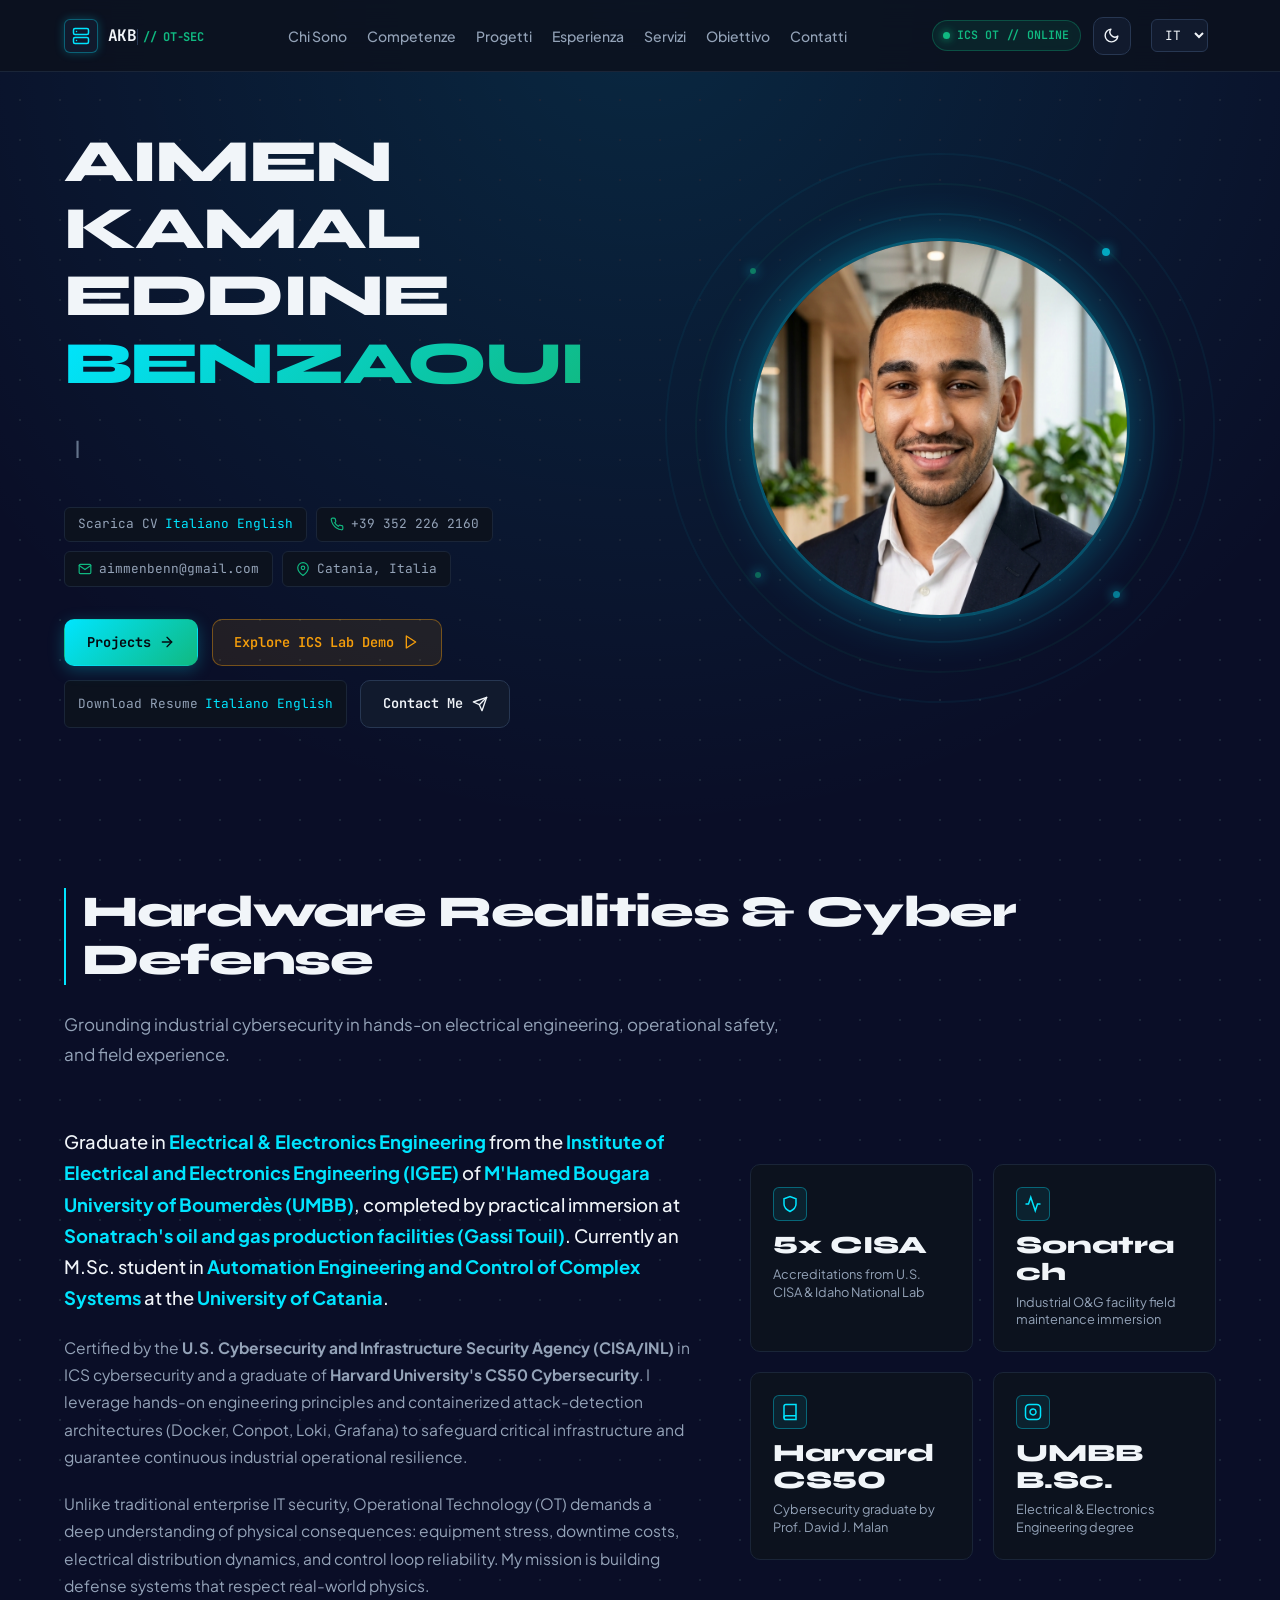
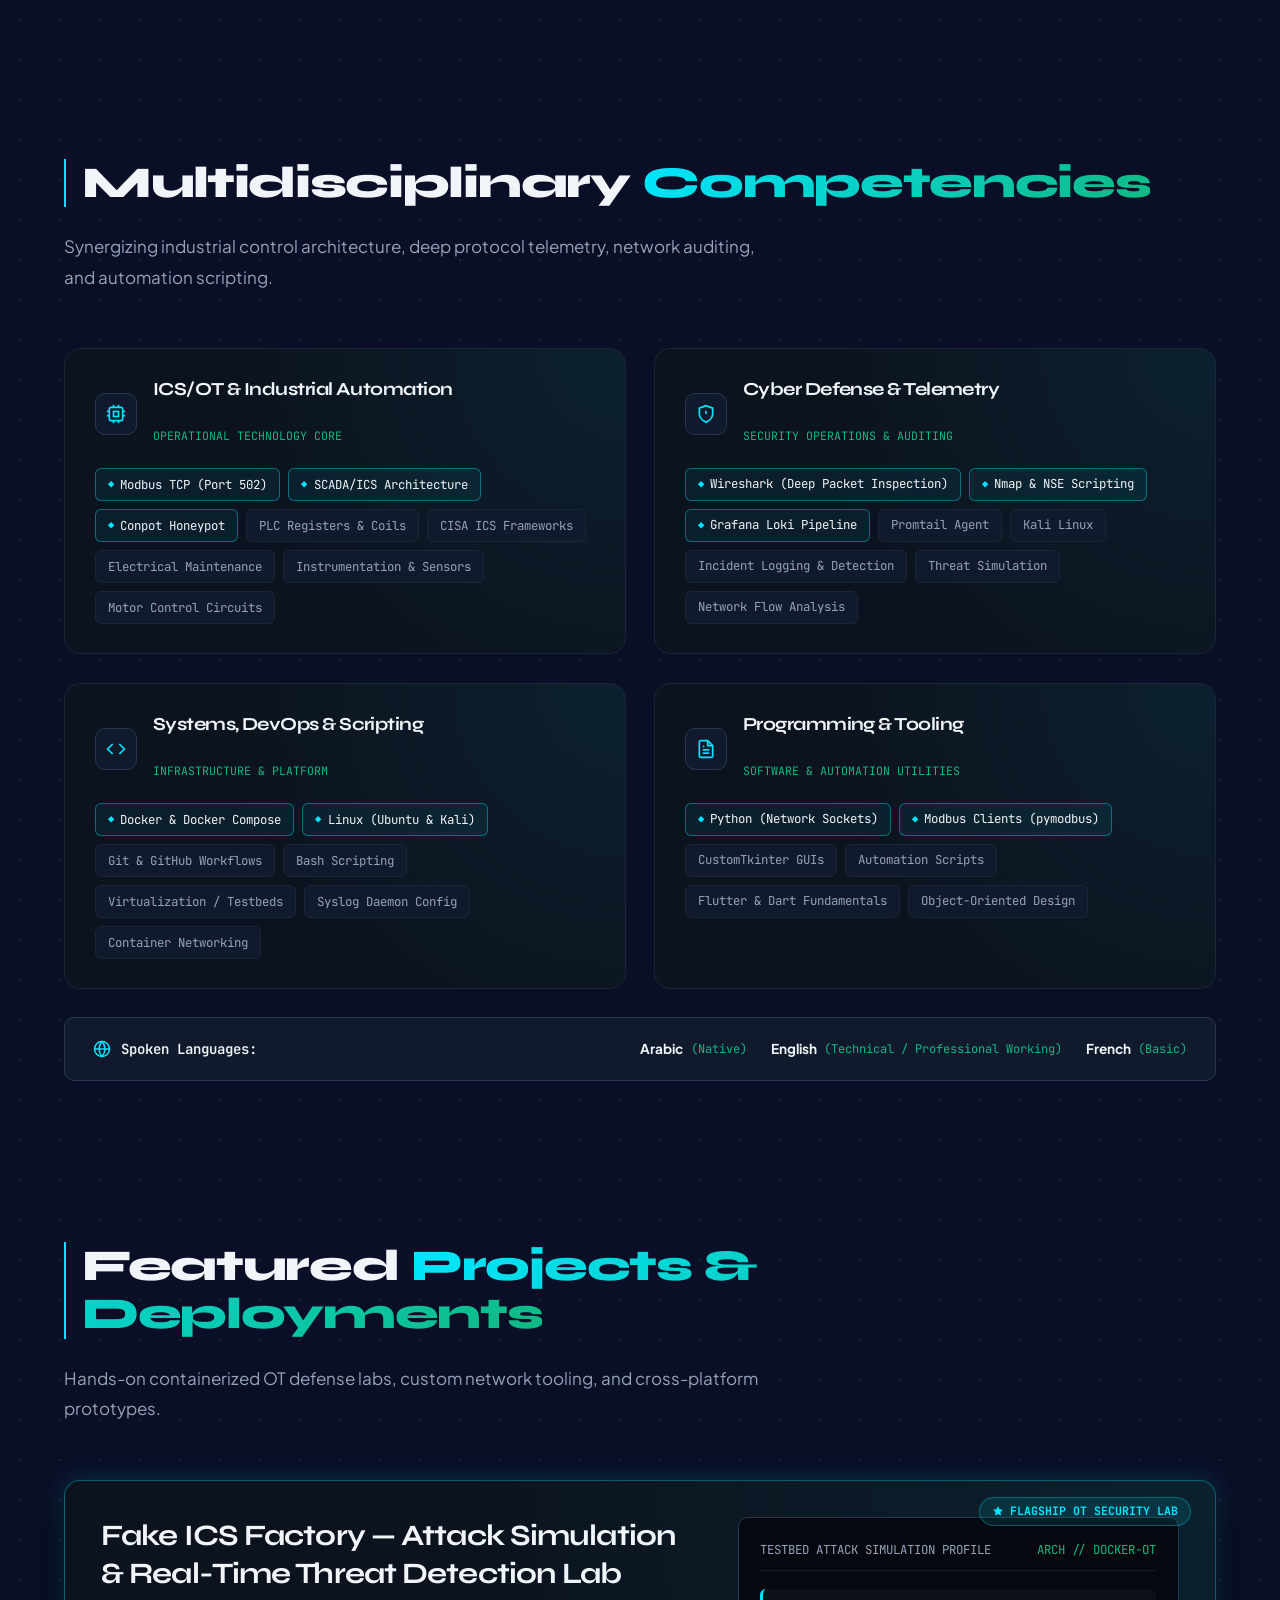
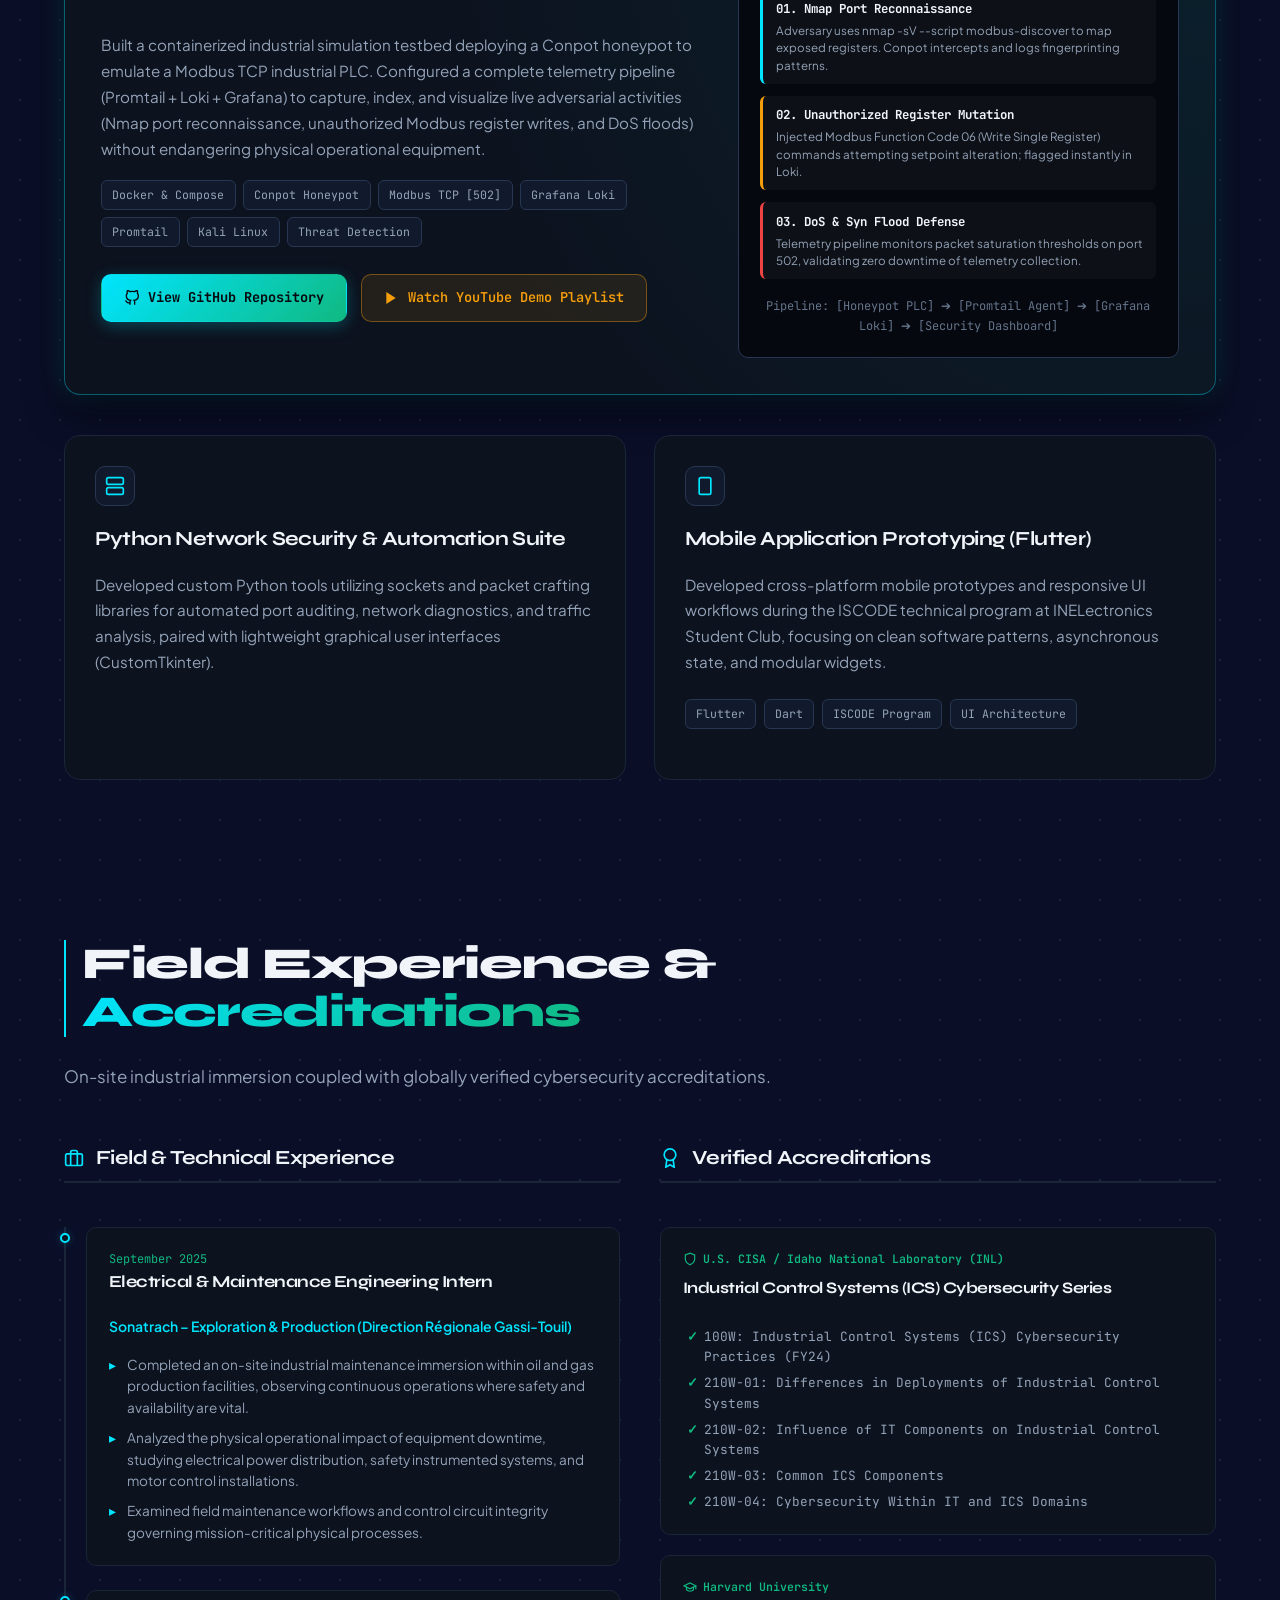
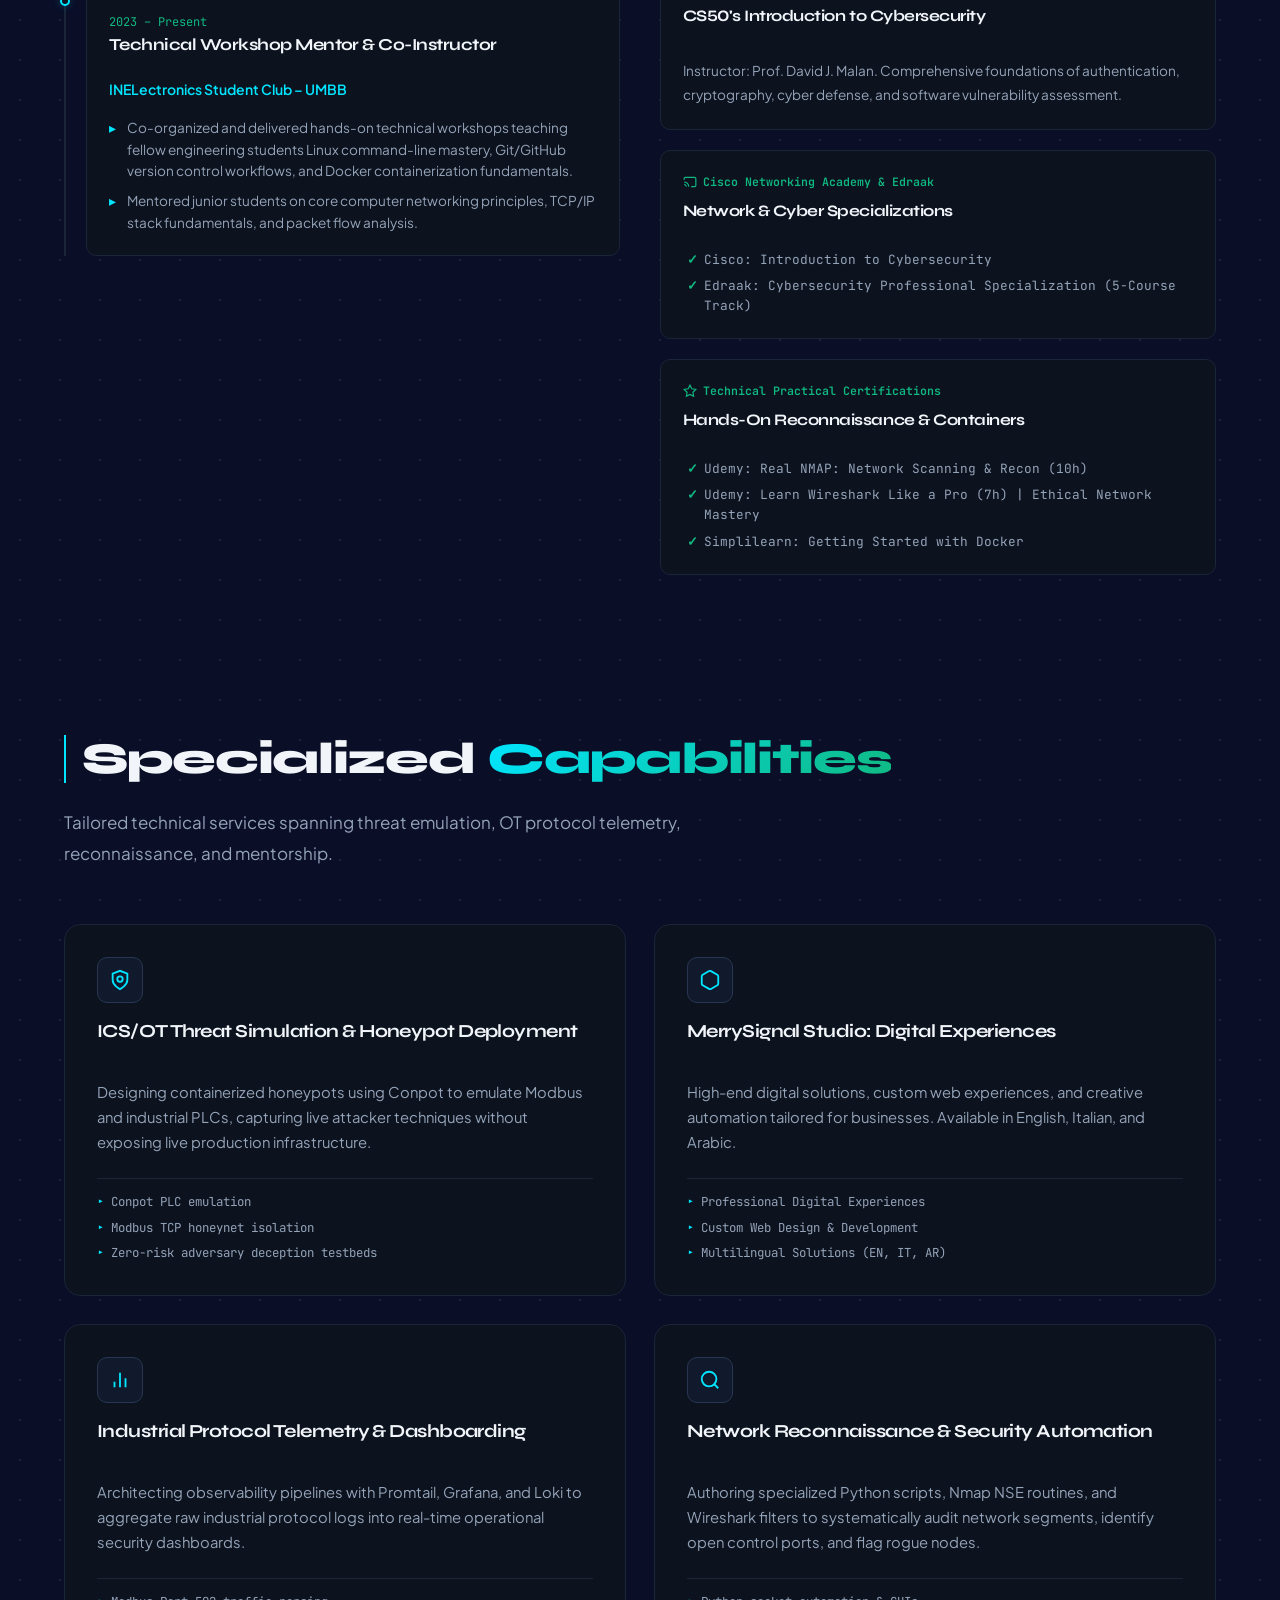
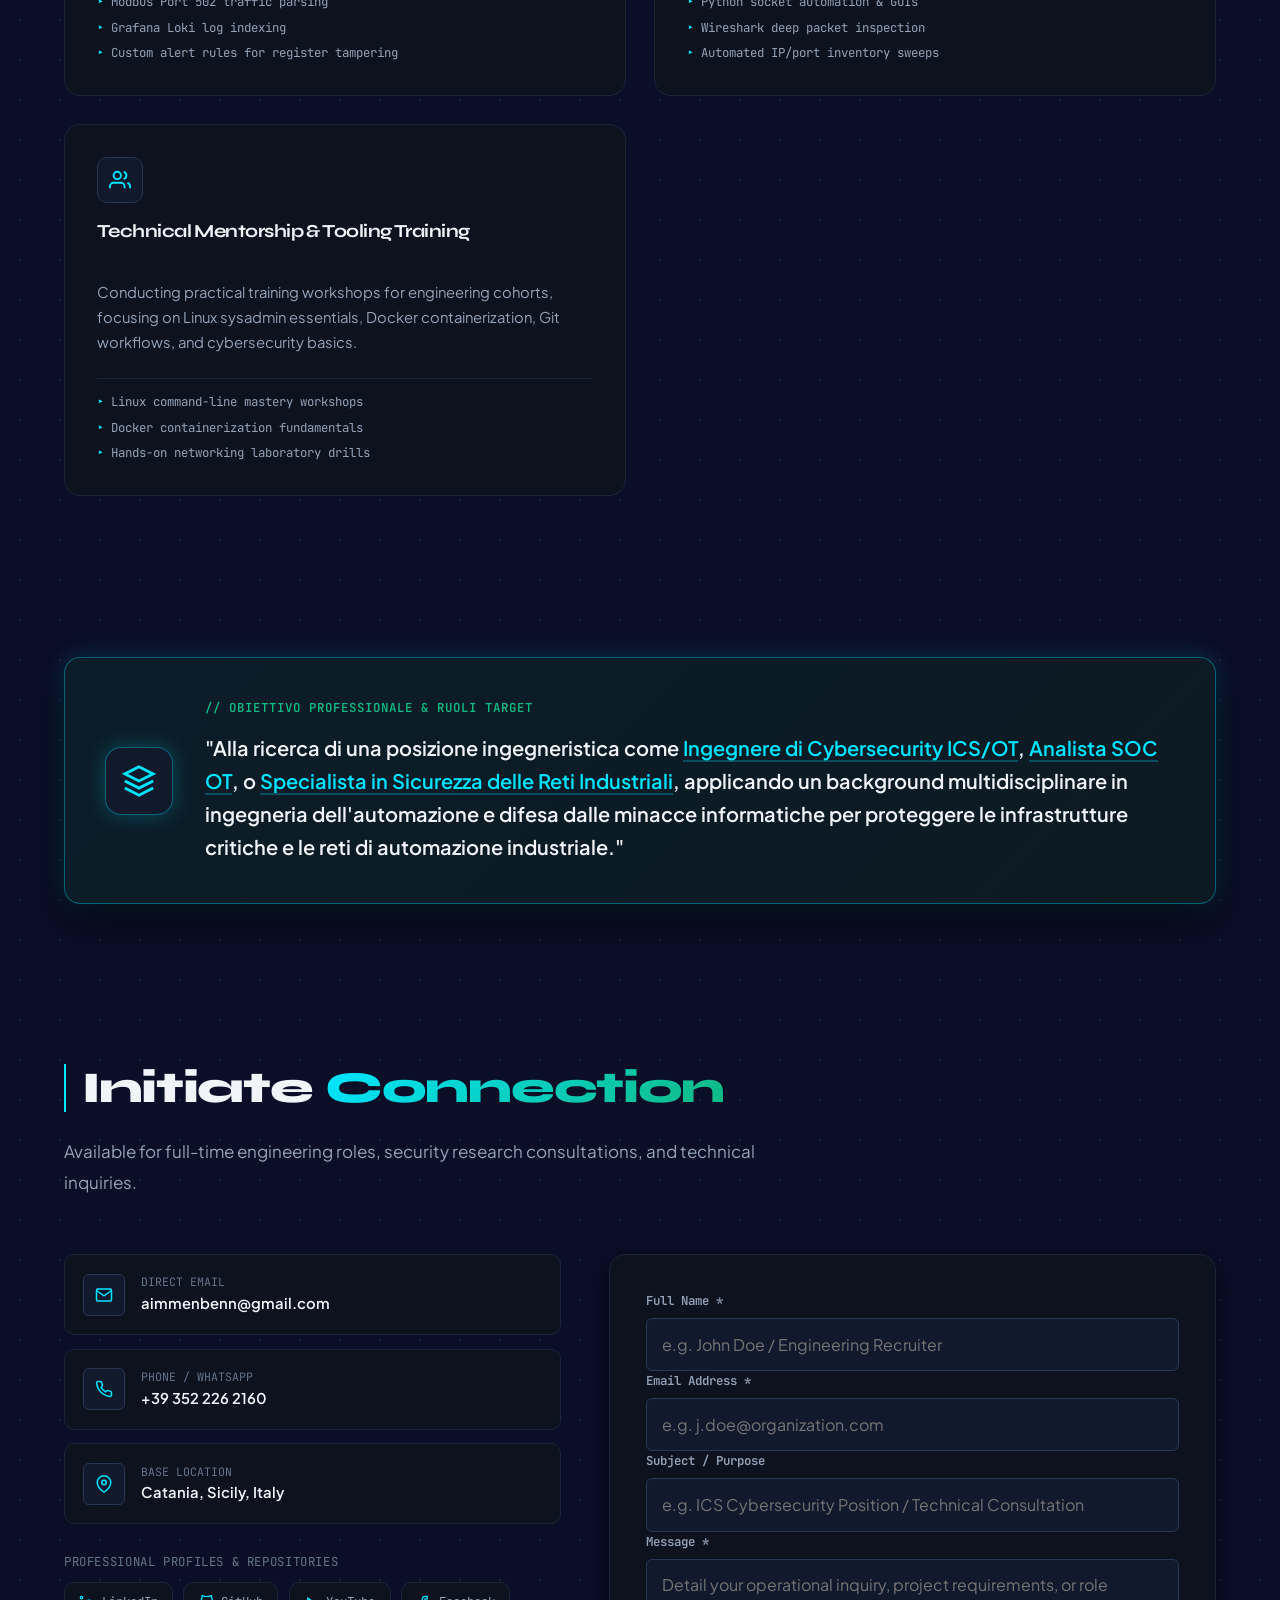
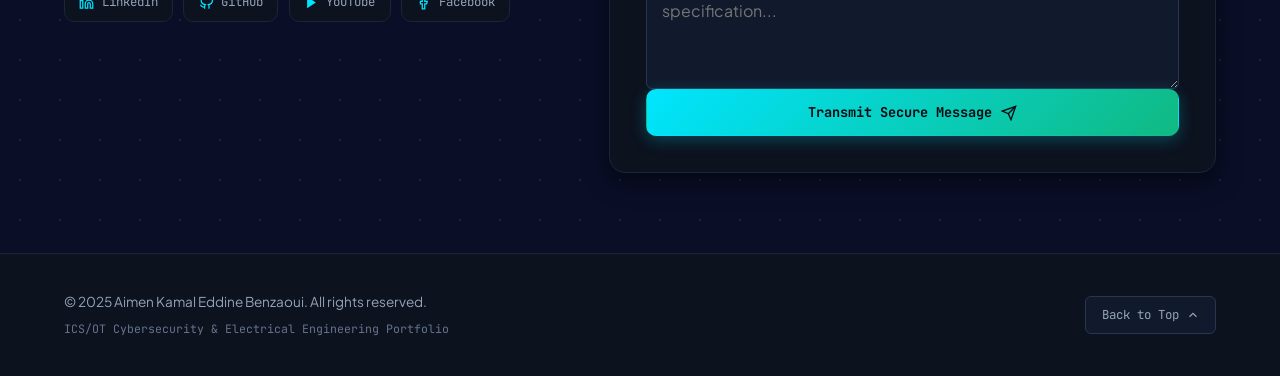
==== index.html @ 097590ac "Initial commit of portfolio project" ====
<!DOCTYPE html>
<html lang="it" data-theme="dark">

<head>
  <meta charset="UTF-8">
  <meta name="viewport" content="width=device-width, initial-scale=1.0">
  <meta name="color-scheme" content="dark light">

  <!-- SEO & Social Metadata -->
  <title data-i18n="title">Aimen Kamal Eddine Benzaoui | MerrySignal Studio & Automation Engineering</title>
  <meta name="description"
    content="MerrySignal Studio: Esperienze Digitali Professionali. Portfolio di Aimen Kamal Eddine Benzaoui, specialista in Cybersecurity ICS/OT e studente di Laurea Magistrale in Automation Engineering a Catania.">
  <meta name="author" content="Aimen Kamal Eddine Benzaoui">
  <meta name="keywords"
    content="MerrySignal Studio, Automation Engineering, Catania, ICS, OT Cybersecurity, Electrical Engineer, Italia, Algeria, Project Management">

  <!-- Immediate Theme Initialization Script to prevent FOUC -->
  <script>
    {
      const savedTheme = localStorage.getItem('theme') || 'dark';
      document.documentElement.setAttribute('data-theme', savedTheme);
      const meta = document.querySelector('meta[name="color-scheme"]');
      if (meta) meta.content = savedTheme;
    }
  </script>

  <!-- Google Fonts: Syne, Plus Jakarta Sans, JetBrains Mono -->
  <link rel="preconnect" href="https://fonts.googleapis.com">
  <link rel="preconnect" href="https://fonts.gstatic.com" crossorigin>
  <link
    href="https://fonts.googleapis.com/css2?family=Plus+Jakarta+Sans:ital,wght@0,400;0,500;0,600;0,700;1,400&family=Syne:wght@700;800&family=JetBrains+Mono:ital,wght@0,400;0,500;1,400&display=swap"
    rel="stylesheet">

  <!-- Stylesheet -->
  <link rel="stylesheet" href="css/style.css">
  <link rel="stylesheet" href="css/animations.css">
  <link rel="stylesheet" href="css/language.css">
</head>

<body>

  <!-- =========================================================================
       1. Header & Sticky Navigation
       ========================================================================= -->
  <header class="site-header" id="site-header">
    <div class="container header-container">
      <!-- Brand / Identity -->
      <a href="#hero" class="brand-logo" aria-label="Aimen Benzaoui Home">
        <div class="brand-icon">
          <svg viewBox="0 0 24 24" fill="none" stroke="currentColor" stroke-width="2" stroke-linecap="round"
            stroke-linejoin="round">
            <rect x="2" y="2" width="20" height="8" rx="2" ry="2"></rect>
            <rect x="2" y="14" width="20" height="8" rx="2" ry="2"></rect>
            <line x1="6" y1="6" x2="6.01" y2="6"></line>
            <line x1="6" y1="18" x2="6.01" y2="18"></line>
          </svg>
        </div>
        <span>AKB<span class="role-tag">// OT-SEC</span></span>
      </a>

      <!-- Navigation Wrapper & Drawer -->
      <nav class="nav-wrapper" aria-label="Primary Navigation">
        <ul class="nav-menu" id="nav-menu">
          <li><a href="#about" class="nav-link" data-i18n="nav.about">Chi Sono</a></li>
          <li><a href="#skills" class="nav-link" data-i18n="nav.skills">Competenze</a></li>
          <li><a href="#projects" class="nav-link" data-i18n="nav.projects">Progetti</a></li>
          <li><a href="#experience" class="nav-link" data-i18n="nav.experience">Esperienza</a></li>
          <li><a href="#services" class="nav-link" data-i18n="nav.services">Servizi</a></li>
          <li><a href="#objective" class="nav-link" data-i18n="nav.objective">Obiettivo</a></li>
          <li><a href="#contact" class="nav-link" data-i18n="nav.contact">Contatti</a></li>
        </ul>
      </nav>

      <!-- Header Controls -->
      <div class="header-actions">
        <!-- Live System Status Badge (Desktop Only) -->
        <div class="status-pill desktop-only" title="Telemetry Daemon Active">
          <span class="pulse-indicator"></span>
          <span>ICS OT // ONLINE</span>
        </div>

        <!-- Theme Toggle Button (Light/Dark) -->
        <button id="theme-toggle-btn" class="theme-toggle-btn" aria-label="Toggle light or dark theme"
          title="Toggle theme">
          <!-- Moon Icon (for dark mode) -->
          <svg class="icon-moon" viewBox="0 0 24 24" fill="none" stroke="currentColor" stroke-width="2"
            stroke-linecap="round" stroke-linejoin="round">
            <path d="M21 12.79A9 9 0 1 1 11.21 3 7 7 0 0 0 21 12.79z"></path>
          </svg>
          <!-- Sun Icon (for light mode) -->
          <svg class="icon-sun" viewBox="0 0 24 24" fill="none" stroke="currentColor" stroke-width="2"
            stroke-linecap="round" stroke-linejoin="round">
            <circle cx="12" cy="12" r="5"></circle>
            <line x1="12" y1="1" x2="12" y2="3"></line>
            <line x1="12" y1="21" x2="12" y2="23"></line>
            <line x1="4.22" y1="4.22" x2="5.64" y2="5.64"></line>
            <line x1="18.36" y1="18.36" x2="19.78" y2="19.78"></line>
            <line x1="1" y1="12" x2="3" y2="12"></line>
            <line x1="21" y1="12" x2="23" y2="12"></line>
            <line x1="4.22" y1="19.78" x2="5.64" y2="18.36"></line>
            <line x1="18.36" y1="5.64" x2="19.78" y2="4.22"></line>
          </svg>
        </button>

        <!-- Language Switcher -->
        <div class="lang-selector">
          <select id="lang-switcher" class="lang-select" aria-label="Seleziona lingua">
            <option value="it" title="Italiano">IT</option>
            <option value="en" title="English">EN</option>
            <option value="ar" title="العربية">AR</option>
          </select>
        </div>

        <!-- Mobile Navigation Hamburger -->
        <button id="mobile-nav-toggle" class="mobile-nav-toggle" aria-label="Open mobile navigation"
          aria-expanded="false">
          <span></span>
          <span></span>
          <span></span>
        </button>
      </div>
    </div>
  </header>

  <main>
    <!-- =========================================================================
         2. Hero Section
         ========================================================================= -->
    <section class="hero-section" id="hero">
      <div class="container hero-grid">
        <!-- Hero Text & Badges - LEFT SIDE -->
        <div class="hero-content reveal-on-scroll">
          <h1 class="hero-name">
            <span data-i18n="hero.name">AIMEN KAMAL EDDINE</span> <br>
            <span class="name-gradient" data-i18n="hero.surname">BENZAOUI</span>
          </h1>

          <div class="hero-role">
            <span data-i18n="hero.role"></span>
            <span style="color: var(--text-muted)">|</span>
            <span style="color: var(--cyber-emerald)" data-i18n="hero.founder"></span>
          </div>

          <p class="hero-intro" data-i18n="hero.intro"></p>

          <!-- Quick Contact Badges -->
          <div class="hero-badges">
            <div class="contact-badge dropdown">
              <span data-i18n="hero.download_cv">Scarica CV</span>
              <div class="dropdown-content">
                <a href="Aimen_Benzaoui_CV_IT_Catania.pdf" download>Italiano</a>
                <a href="Aimen_Benzaoui_CV_EN_Catania.pdf" download>English</a>
              </div>
            </div>

            <a href="https://wa.me/393522262160" class="contact-badge" title="WhatsApp">
              <svg viewBox="0 0 24 24" fill="none" stroke="currentColor" stroke-width="2" stroke-linecap="round"
                stroke-linejoin="round">
                <path d="M22 16.92v3a2 2 0 0 1-2.18 2 19.79 19.79 0 0 1-8.63-3.07 19.5 19.5 0 0 1-6-6 19.79 19.79 0 0 1-3.07-8.67A2 2 0 0 1 4.11 2h3a2 2 0 0 1 2 1.72 12.84 12.84 0 0 0 .7 2.81 2 2 0 0 1-.45 2.11L8.09 9.91a16 16 0 0 0 6 6l1.27-1.27a2 2 0 0 1 2.11-.45 12.84 12.84 0 0 0 2.81.7A2 2 0 0 1 22 16.92z"></path>
              </svg>
              <span>+39 352 226 2160</span>
            </a>

            <a href="mailto:aimmenbenn@gmail.com" class="contact-badge" title="Direct Email">
              <svg viewBox="0 0 24 24" fill="none" stroke="currentColor" stroke-width="2" stroke-linecap="round"
                stroke-linejoin="round">
                <path d="M4 4h16c1.1 0 2 .9 2 2v12c0 1.1-.9 2-2 2H4c-1.1 0-2-.9-2-2V6c0-1.1.9-2 2-2z"></path>
                <polyline points="22,6 12,13 2,6"></polyline>
              </svg>
              <span data-i18n="contact.email">aimmenbenn@gmail.com</span>
            </a>

            <div class="contact-badge" title="Location">
              <svg viewBox="0 0 24 24" fill="none" stroke="currentColor" stroke-width="2" stroke-linecap="round"
                stroke-linejoin="round">
                <path d="M21 10c0 7-9 13-9 13s-9-6-9-13a9 9 0 0 1 18 0z"></path>
                <circle cx="12" cy="10" r="3"></circle>
              </svg>
              <span data-i18n="contact.location_value">Catania, Italia</span>
            </div>
          </div>

          <!-- Hero Action Buttons -->
          <div class="hero-ctas">
            <a href="#projects" class="btn btn-primary">
              <span data-i18n="nav.projects">Projects</span>
              <svg viewBox="0 0 24 24" fill="none" stroke="currentColor" stroke-width="2" stroke-linecap="round"
                stroke-linejoin="round">
                <line x1="5" y1="12" x2="19" y2="12"></line>
                <polyline points="12 5 19 12 12 19"></polyline>
              </svg>
            </a>

            <a href="https://www.youtube.com/playlist?list=PLHKYELZg-UwUGQ2Nhe0PQ4oCfQFTkVRWk" target="_blank"
              rel="noopener noreferrer" class="btn btn-accent">
              <span data-i18n="hero.explore_demo">Explore ICS Lab Demo</span>
              <svg viewBox="0 0 24 24" fill="none" stroke="currentColor" stroke-width="2" stroke-linecap="round"
                stroke-linejoin="round">
                <polygon points="5 3 19 12 5 21 5 3"></polygon>
              </svg>
            </a>

            <div class="contact-badge dropdown">
              <span data-i18n="hero.download_cv">Download Resume</span>
              <div class="dropdown-content">
                <a href="Aimen_Benzaoui_CV_IT_Catania.pdf" download>Italiano</a>
                <a href="Aimen_Benzaoui_CV_EN_Catania.pdf" download>English</a>
              </div>
            </div>

            <a href="#contact" class="btn btn-secondary">
              <span data-i18n="hero.contact">Contact Me</span>
              <svg viewBox="0 0 24 24" fill="none" stroke="currentColor" stroke-width="2" stroke-linecap="round"
                stroke-linejoin="round">
                <line x1="22" y1="2" x2="11" y2="13"></line>
                <polygon points="22 2 15 22 11 13 2 9 22 2"></polygon>
              </svg>
            </a>
          </div>
        </div>

        <!-- Profile Photo Section - RIGHT SIDE (opposite name) -->
        <div class="hero-profile reveal-on-scroll">
          <div class="profile-container">
            <div class="profile-frame">
              <img src="MYphoto.png" alt="Aimen Kamal Eddine Benzaoui - ICS/OT Cybersecurity Specialist" class="profile-image">
            </div>
            <!-- Animated glow rings -->
            <div class="glow-ring glow-ring-1"></div>
            <div class="glow-ring glow-ring-2"></div>
            <div class="glow-ring glow-ring-3"></div>
            <!-- Floating accent particles -->
            <div class="floating-accent accent-1"></div>
            <div class="floating-accent accent-2"></div>
            <div class="floating-accent accent-3"></div>
            <div class="floating-accent accent-4"></div>
          </div>
        </div>
      </div>
    </section>
      </div>
    </section>

    <!-- =========================================================================
         3. About Me Section
         ========================================================================= -->
    <section class="about-section" id="about">
      <div class="container">
        <div class="section-header reveal-on-scroll">
          <h2 class="section-title" data-i18n="about.title">Hardware Realities & Cyber Defense</h2>
          <p class="section-desc" data-i18n="about.desc">Grounding industrial cybersecurity in hands-on electrical engineering, operational safety, and field experience.</p>
        </div>

        <div class="about-grid">
          <!-- Narrative -->
          <div class="about-narrative reveal-on-scroll">
            <p class="about-lead" data-i18n="about.lead">
              Graduate in <strong>Electrical & Electronics Engineering</strong> from the <strong>Institute of Electrical and Electronics Engineering (IGEE)</strong> of <strong>M'Hamed Bougara University of Boumerdès (UMBB)</strong>, completed by practical immersion at <strong>Sonatrach's oil and gas production facilities (Gassi Touil)</strong>. Currently an M.Sc. student in <strong>Automation Engineering and Control of Complex Systems</strong> at the <strong>University of Catania</strong>.
            </p>
            <p class="about-details" data-i18n="about.details1">
              Certified by the <strong>U.S. Cybersecurity and Infrastructure Security Agency (CISA/INL)</strong> in ICS cybersecurity and a graduate of <strong>Harvard University's CS50 Cybersecurity</strong>. I leverage hands-on engineering principles and containerized attack-detection architectures (Docker, Conpot, Loki, Grafana) to safeguard critical infrastructure and guarantee continuous industrial operational resilience.
            </p>
            <p class="about-details" data-i18n="about.details2">
              Unlike traditional enterprise IT security, Operational Technology (OT) demands a deep understanding of physical consequences: equipment stress, downtime costs, electrical distribution dynamics, and control loop reliability. My mission is building defense systems that respect real-world physics.
            </p>
          </div>

          <!-- Stat KPI Grid -->
          <div class="stat-card-grid reveal-on-scroll">
            <div class="stat-card">
              <div class="stat-icon">
                <svg viewBox="0 0 24 24" fill="none" stroke="currentColor" stroke-width="2">
                  <path d="M12 22s8-4 8-10V5l-8-3-8 3v7c0 6 8 10 8 10z"></path>
                </svg>
              </div>
              <span class="stat-number">5x CISA</span>
              <span class="stat-label">Accreditations from U.S. CISA &amp; Idaho National Lab</span>
            </div>

            <div class="stat-card">
              <div class="stat-icon">
                <svg viewBox="0 0 24 24" fill="none" stroke="currentColor" stroke-width="2">
                  <path d="M22 12h-4l-3 9L9 3l-3 9H2"></path>
                </svg>
              </div>
              <span class="stat-number">Sonatrach</span>
              <span class="stat-label">Industrial O&amp;G facility field maintenance immersion</span>
            </div>

            <div class="stat-card">
              <div class="stat-icon">
                <svg viewBox="0 0 24 24" fill="none" stroke="currentColor" stroke-width="2">
                  <path d="M4 19.5A2.5 2.5 0 0 1 6.5 17H20"></path>
                  <path d="M6.5 2H20v20H6.5A2.5 2.5 0 0 1 4 19.5v-15A2.5 2.5 0 0 1 6.5 2z"></path>
                </svg>
              </div>
              <span class="stat-number">Harvard CS50</span>
              <span class="stat-label">Cybersecurity graduate by Prof. David J. Malan</span>
            </div>

            <div class="stat-card">
              <div class="stat-icon">
                <svg viewBox="0 0 24 24" fill="none" stroke="currentColor" stroke-width="2">
                  <rect x="2" y="2" width="20" height="20" rx="5" ry="5"></rect>
                  <path d="M16 11.37A4 4 0 1 1 12.63 8 4 4 0 0 1 16 11.37z"></path>
                  <line x1="17.5" y1="6.5" x2="17.51" y2="6.5"></line>
                </svg>
              </div>
              <span class="stat-number">UMBB B.Sc.</span>
              <span class="stat-label">Electrical &amp; Electronics Engineering degree</span>
            </div>
          </div>
        </div>
      </div>
    </section>

    <!-- =========================================================================
         4. Skills Section
         ========================================================================= -->
    <section class="skills-section" id="skills">
      <div class="container">
        <div class="section-header reveal-on-scroll">
          <h2 class="section-title">Multidisciplinary <span class="highlight">Competencies</span></h2>
          <p class="section-desc">Synergizing industrial control architecture, deep protocol telemetry, network
            auditing, and automation scripting.</p>
        </div>

        <div class="skills-grid">
          <!-- Category 1: ICS/OT & Automation -->
          <div class="skill-category-card reveal-on-scroll">
            <div class="category-header reveal-on-scroll">
              <div class="category-icon">
                <svg viewBox="0 0 24 24" fill="none" stroke="currentColor" stroke-width="2">
                  <rect x="4" y="4" width="16" height="16" rx="2"></rect>
                  <rect x="9" y="9" width="6" height="6"></rect>
                  <line x1="9" y1="1" x2="9" y2="4"></line>
                  <line x1="15" y1="1" x2="15" y2="4"></line>
                  <line x1="9" y1="20" x2="9" y2="23"></line>
                  <line x1="15" y1="20" x2="15" y2="23"></line>
                  <line x1="20" y1="9" x2="23" y2="9"></line>
                  <line x1="20" y1="14" x2="23" y2="14"></line>
                  <line x1="1" y1="9" x2="4" y2="9"></line>
                  <line x1="1" y1="14" x2="4" y2="14"></line>
                </svg>
              </div>
              <div>
                <h3 class="category-title">ICS/OT &amp; Industrial Automation</h3>
                <span class="category-subtitle">OPERATIONAL TECHNOLOGY CORE</span>
              </div>
            </div>

            <div class="skill-tags-wrapper reveal-on-scroll">
              <span class="skill-tag featured">Modbus TCP (Port 502)</span>
              <span class="skill-tag featured">SCADA/ICS Architecture</span>
              <span class="skill-tag featured">Conpot Honeypot</span>
              <span class="skill-tag">PLC Registers &amp; Coils</span>
              <span class="skill-tag">CISA ICS Frameworks</span>
              <span class="skill-tag">Electrical Maintenance</span>
              <span class="skill-tag">Instrumentation &amp; Sensors</span>
              <span class="skill-tag">Motor Control Circuits</span>
            </div>
          </div>

          <!-- Category 2: Cyber Defense & Telemetry -->
          <div class="skill-category-card reveal-on-scroll">
            <div class="category-header reveal-on-scroll">
              <div class="category-icon">
                <svg viewBox="0 0 24 24" fill="none" stroke="currentColor" stroke-width="2">
                  <path d="M12 22s8-4 8-10V5l-8-3-8 3v7c0 6 8 10 8 10z"></path>
                  <line x1="12" y1="8" x2="12" y2="12"></line>
                  <line x1="12" y1="16" x2="12.01" y2="16"></line>
                </svg>
              </div>
              <div>
                <h3 class="category-title">Cyber Defense &amp; Telemetry</h3>
                <span class="category-subtitle">SECURITY OPERATIONS &amp; AUDITING</span>
              </div>
            </div>

            <div class="skill-tags-wrapper">
              <span class="skill-tag featured">Wireshark (Deep Packet Inspection)</span>
              <span class="skill-tag featured">Nmap &amp; NSE Scripting</span>
              <span class="skill-tag featured">Grafana Loki Pipeline</span>
              <span class="skill-tag">Promtail Agent</span>
              <span class="skill-tag">Kali Linux</span>
              <span class="skill-tag">Incident Logging &amp; Detection</span>
              <span class="skill-tag">Threat Simulation</span>
              <span class="skill-tag">Network Flow Analysis</span>
            </div>
          </div>

          <!-- Category 3: Systems & DevOps -->
          <div class="skill-category-card reveal-on-scroll">
            <div class="category-header reveal-on-scroll">
              <div class="category-icon">
                <svg viewBox="0 0 24 24" fill="none" stroke="currentColor" stroke-width="2">
                  <polyline points="16 18 22 12 16 6"></polyline>
                  <polyline points="8 6 2 12 8 18"></polyline>
                </svg>
              </div>
              <div>
                <h3 class="category-title">Systems, DevOps &amp; Scripting</h3>
                <span class="category-subtitle">INFRASTRUCTURE &amp; PLATFORM</span>
              </div>
            </div>

            <div class="skill-tags-wrapper reveal-on-scroll">
              <span class="skill-tag featured">Docker &amp; Docker Compose</span>
              <span class="skill-tag featured">Linux (Ubuntu &amp; Kali)</span>
              <span class="skill-tag">Git &amp; GitHub Workflows</span>
              <span class="skill-tag">Bash Scripting</span>
              <span class="skill-tag">Virtualization / Testbeds</span>
              <span class="skill-tag">Syslog Daemon Config</span>
              <span class="skill-tag">Container Networking</span>
            </div>
          </div>

          <!-- Category 4: Programming & Automation -->
          <div class="skill-category-card reveal-on-scroll">
            <div class="category-header reveal-on-scroll">
              <div class="category-icon">
                <svg viewBox="0 0 24 24" fill="none" stroke="currentColor" stroke-width="2">
                  <path d="M14 2H6a2 2 0 0 0-2 2v16a2 2 0 0 0 2 2h12a2 2 0 0 0 2-2V8z"></path>
                  <polyline points="14 2 14 8 20 8"></polyline>
                  <line x1="16" y1="13" x2="8" y2="13"></line>
                  <line x1="16" y1="17" x2="8" y2="17"></line>
                  <polyline points="10 9 9 9 8 9"></polyline>
                </svg>
              </div>
              <div>
                <h3 class="category-title">Programming &amp; Tooling</h3>
                <span class="category-subtitle">SOFTWARE &amp; AUTOMATION UTILITIES</span>
              </div>
            </div>

            <div class="skill-tags-wrapper">
              <span class="skill-tag featured">Python (Network Sockets)</span>
              <span class="skill-tag featured">Modbus Clients (pymodbus)</span>
              <span class="skill-tag">CustomTkinter GUIs</span>
              <span class="skill-tag">Automation Scripts</span>
              <span class="skill-tag">Flutter &amp; Dart Fundamentals</span>
              <span class="skill-tag">Object-Oriented Design</span>
            </div>
          </div>

          <!-- Spoken Languages Row -->
          <div class="languages-banner reveal-on-scroll">
            <div class="languages-title">
              <svg viewBox="0 0 24 24" fill="none" stroke="currentColor" stroke-width="2">
                <circle cx="12" cy="12" r="10"></circle>
                <line x1="2" y1="12" x2="22" y2="12"></line>
                <path d="M12 2a15.3 15.3 0 0 1 4 10 15.3 15.3 0 0 1-4 10 15.3 15.3 0 0 1-4-10 15.3 15.3 0 0 1 4-10z">
                </path>
              </svg>
              <span>Spoken Languages:</span>
            </div>

            <div class="lang-items-row">
              <div class="lang-badge">
                <strong>Arabic</strong>
                <span>(Native)</span>
              </div>
              <div class="lang-badge">
                <strong>English</strong>
                <span>(Technical / Professional Working)</span>
              </div>
              <div class="lang-badge">
                <strong>French</strong>
                <span>(Basic)</span>
              </div>
            </div>
          </div>
        </div>
      </div>
    </section>

    <!-- =========================================================================
         5. Projects Section
         ========================================================================= -->
    <section class="projects-section" id="projects">
      <div class="container">
        <div class="section-header reveal-on-scroll">
          <h2 class="section-title">Featured <span class="highlight">Projects &amp; Deployments</span></h2>
          <p class="section-desc">Hands-on containerized OT defense labs, custom network tooling, and cross-platform
            prototypes.</p>
        </div>

        <!-- Featured Project Spotlight -->
        <div class="featured-project-card reveal-on-scroll">
          <div class="featured-flag">
            <svg width="12" height="12" viewBox="0 0 24 24" fill="currentColor">
              <polygon
                points="12 2 15.09 8.26 22 9.27 17 14.14 18.18 21.02 12 17.77 5.82 21.02 7 14.14 2 9.27 8.91 8.26 12 2">
              </polygon>
            </svg>
            <span>FLAGSHIP OT SECURITY LAB</span>
          </div>

          <div class="featured-info">
            <h3 class="project-title">Fake ICS Factory — Attack Simulation &amp; Real-Time Threat Detection Lab</h3>
            <p class="project-desc">
              Built a containerized industrial simulation testbed deploying a Conpot honeypot to emulate a Modbus TCP
              industrial PLC. Configured a complete telemetry pipeline (Promtail + Loki + Grafana) to capture, index,
              and visualize live adversarial activities (Nmap port reconnaissance, unauthorized Modbus register writes,
              and DoS floods) without endangering physical operational equipment.
            </p>

            <div class="project-tags">
              <span class="project-tag">Docker &amp; Compose</span>
              <span class="project-tag">Conpot Honeypot</span>
              <span class="project-tag">Modbus TCP [502]</span>
              <span class="project-tag">Grafana Loki</span>
              <span class="project-tag">Promtail</span>
              <span class="project-tag">Kali Linux</span>
              <span class="project-tag">Threat Detection</span>
            </div>

            <div class="project-actions">
              <a href="https://github.com/Otrise/fake-ics-factory-attack-detection/tree/main#" target="_blank"
                rel="noopener noreferrer" class="btn btn-primary">
                <svg viewBox="0 0 24 24" fill="none" stroke="currentColor" stroke-width="2">
                  <path
                    d="M9 19c-5 1.5-5-2.5-7-3m14 6v-3.87a3.37 3.37 0 0 0-.94-2.61c3.14-.35 6.44-1.54 6.44-7A5.44 5.44 0 0 0 20 4.77 5.07 5.07 0 0 0 19.91 1S18.73.65 16 2.48a13.38 13.38 0 0 0-7 0C6.27.65 5.09 1 5.09 1A5.07 5.07 0 0 0 5 4.77a5.44 5.44 0 0 0-1.5 3.78c0 5.42 3.3 6.61 6.44 7A3.37 3.37 0 0 0 9 18.13V22">
                  </path>
                </svg>
                <span>View GitHub Repository</span>
              </a>

              <a href="https://www.youtube.com/playlist?list=PLHKYELZg-UwUGQ2Nhe0PQ4oCfQFTkVRWk" target="_blank"
                rel="noopener noreferrer" class="btn btn-accent">
                <svg viewBox="0 0 24 24" fill="currentColor">
                  <polygon points="5 3 19 12 5 21 5 3"></polygon>
                </svg>
                <span>Watch YouTube Demo Playlist</span>
              </a>
            </div>
          </div>

          <!-- Architecture & Simulated Threat Scenarios Box -->
          <div class="featured-interactive-pane">
            <div class="threat-matrix-title">
              <span>TESTBED ATTACK SIMULATION PROFILE</span>
              <span style="color: var(--cyber-emerald)">ARCH // DOCKER-OT</span>
            </div>

            <div class="threat-items-list">
              <div class="threat-item">
                <div>
                  <strong>01. Nmap Port Reconnaissance</strong>
                  <p>Adversary uses nmap -sV --script modbus-discover to map exposed registers. Conpot intercepts and
                    logs fingerprinting patterns.</p>
                </div>
              </div>

              <div class="threat-item warn">
                <div>
                  <strong>02. Unauthorized Register Mutation</strong>
                  <p>Injected Modbus Function Code 06 (Write Single Register) commands attempting setpoint alteration;
                    flagged instantly in Loki.</p>
                </div>
              </div>

              <div class="threat-item alert">
                <div>
                  <strong>03. DoS &amp; Syn Flood Defense</strong>
                  <p>Telemetry pipeline monitors packet saturation thresholds on port 502, validating zero downtime of
                    telemetry collection.</p>
                </div>
              </div>
            </div>

            <div style="font-family: var(--font-mono); font-size: 0.75rem; color: #64748b; text-align: center;">
              Pipeline: [Honeypot PLC] ➔ [Promtail Agent] ➔ [Grafana Loki] ➔ [Security Dashboard]
            </div>
          </div>
        </div>

        <!-- Secondary Projects Grid -->
        <div class="secondary-projects-grid">
          <!-- Project 2 -->
          <div class="project-card reveal-on-scroll">
            <div>
              <div class="project-card-header">
                <div class="project-card-icon">
                  <svg viewBox="0 0 24 24" fill="none" stroke="currentColor" stroke-width="2">
                    <rect x="2" y="2" width="20" height="8" rx="2" ry="2"></rect>
                    <rect x="2" y="14" width="20" height="8" rx="2" ry="2"></rect>
                    <line x1="6" y1="6" x2="6.01" y2="6"></line>
                    <line x1="6" y1="18" x2="6.01" y2="18"></line>
                  </svg>
                </div>
              </div>

              <h3 class="project-title" style="margin-top: 1.25rem; font-size: 1.25rem;">Python Network Security &amp;
                Automation Suite</h3>
              <p class="project-desc" style="margin-top: 0.75rem;">
                Developed custom Python tools utilizing sockets and packet crafting libraries for automated port
                auditing, network diagnostics, and traffic analysis, paired with lightweight graphical user interfaces
                (CustomTkinter).
              </p>
            </div>
          </div>

          <!-- Project 3 -->
          <div class="project-card reveal-on-scroll">
            <div>
              <div class="project-card-header">
                <div class="project-card-icon">
                  <svg viewBox="0 0 24 24" fill="none" stroke="currentColor" stroke-width="2">
                    <rect x="5" y="2" width="14" height="20" rx="2" ry="2"></rect>
                    <line x1="12" y1="18" x2="12.01" y2="18"></line>
                  </svg>
                </div>
              </div>

              <h3 class="project-title" style="margin-top: 1.25rem; font-size: 1.25rem;">Mobile Application Prototyping
                (Flutter)</h3>
              <p class="project-desc" style="margin-top: 0.75rem;">
                Developed cross-platform mobile prototypes and responsive UI workflows during the ISCODE technical
                program at INELectronics Student Club, focusing on clean software patterns, asynchronous state, and
                modular widgets.
              </p>
            </div>

            <div>
              <div class="project-tags" style="margin-bottom: 1.25rem;">
                <span class="project-tag">Flutter</span>
                <span class="project-tag">Dart</span>
                <span class="project-tag">ISCODE Program</span>
                <span class="project-tag">UI Architecture</span>
              </div>
            </div>
          </div>
        </div>
      </div>
    </section>

    <!-- =========================================================================
         6. Experience & Certifications (Dual-Track Layout)
         ========================================================================= -->
    <section class="experience-section" id="experience">
      <div class="container">
        <div class="section-header reveal-on-scroll">
          <h2 class="section-title">Field Experience &amp; <span class="highlight">Accreditations</span></h2>
          <p class="section-desc">On-site industrial immersion coupled with globally verified cybersecurity
            accreditations.</p>
        </div>

        <div class="dual-track-grid">
          <!-- Track A: Field Experience Timeline -->
          <div class="track-column reveal-on-scroll">
            <h3 class="track-heading">
              <svg viewBox="0 0 24 24" fill="none" stroke="currentColor" stroke-width="2">
                <rect x="2" y="7" width="20" height="14" rx="2" ry="2"></rect>
                <path d="M16 21V5a2 2 0 0 0-2-2h-4a2 2 0 0 0-2 2v16"></path>
              </svg>
              <span>Field &amp; Technical Experience</span>
            </h3>

            <div class="timeline-list">
              <!-- Item 1: Sonatrach -->
              <div class="timeline-item">
                <div class="timeline-marker"></div>
                <div class="timeline-card">
                  <div class="timeline-header">
                    <span class="timeline-meta">September 2025</span>
                    <h4 class="timeline-title">Electrical &amp; Maintenance Engineering Intern</h4>
                    <span class="timeline-subtitle">Sonatrach – Exploration &amp; Production (Direction Régionale
                      Gassi-Touil)</span>
                  </div>

                  <ul class="timeline-bullets">
                    <li>Completed an on-site industrial maintenance immersion within oil and gas production facilities,
                      observing continuous operations where safety and availability are vital.</li>
                    <li>Analyzed the physical operational impact of equipment downtime, studying electrical power
                      distribution, safety instrumented systems, and motor control installations.</li>
                    <li>Examined field maintenance workflows and control circuit integrity governing mission-critical
                      physical processes.</li>
                  </ul>
                </div>
              </div>

              <!-- Item 2: INELectronics Club -->
              <div class="timeline-item">
                <div class="timeline-marker"></div>
                <div class="timeline-card">
                  <div class="timeline-header">
                    <span class="timeline-meta">2023 – Present</span>
                    <h4 class="timeline-title">Technical Workshop Mentor &amp; Co-Instructor</h4>
                    <span class="timeline-subtitle">INELectronics Student Club – UMBB</span>
                  </div>

                  <ul class="timeline-bullets">
                    <li>Co-organized and delivered hands-on technical workshops teaching fellow engineering students
                      Linux command-line mastery, Git/GitHub version control workflows, and Docker containerization
                      fundamentals.</li>
                    <li>Mentored junior students on core computer networking principles, TCP/IP stack fundamentals, and
                      packet flow analysis.</li>
                  </ul>
                </div>
              </div>
            </div>
          </div>

          <!-- Track B: Verified Certifications & Credentials -->
          <div class="track-column reveal-on-scroll">
            <h3 class="track-heading">
              <svg viewBox="0 0 24 24" fill="none" stroke="currentColor" stroke-width="2">
                <circle cx="12" cy="8" r="7"></circle>
                <polyline points="8.21 13.89 7 23 12 20 17 23 15.79 13.88"></polyline>
              </svg>
              <span>Verified Accreditations</span>
            </h3>

            <div class="cert-cards-list">
              <!-- CISA / INL -->
              <div class="cert-card">
                <div class="cert-issuer-badge">
                  <svg width="14" height="14" viewBox="0 0 24 24" fill="none" stroke="currentColor" stroke-width="2">
                    <path d="M12 22s8-4 8-10V5l-8-3-8 3v7c0 6 8 10 8 10z"></path>
                  </svg>
                  <span>U.S. CISA / Idaho National Laboratory (INL)</span>
                </div>
                <h4 class="cert-name">Industrial Control Systems (ICS) Cybersecurity Series</h4>
                <ul class="cert-sublist">
                  <li>100W: Industrial Control Systems (ICS) Cybersecurity Practices (FY24)</li>
                  <li>210W-01: Differences in Deployments of Industrial Control Systems</li>
                  <li>210W-02: Influence of IT Components on Industrial Control Systems</li>
                  <li>210W-03: Common ICS Components</li>
                  <li>210W-04: Cybersecurity Within IT and ICS Domains</li>
                </ul>
              </div>

              <!-- Harvard CS50 -->
              <div class="cert-card">
                <div class="cert-issuer-badge">
                  <svg width="14" height="14" viewBox="0 0 24 24" fill="none" stroke="currentColor" stroke-width="2">
                    <path d="M22 10v6M2 10l10-5 10 5-10 5z"></path>
                    <path d="M6 12v5c3 3 9 3 12 0v-5"></path>
                  </svg>
                  <span>Harvard University</span>
                </div>
                <h4 class="cert-name">CS50's Introduction to Cybersecurity</h4>
                <p style="font-size: 0.85rem; color: var(--text-secondary); margin-top: 0.25rem;">
                  Instructor: Prof. David J. Malan. Comprehensive foundations of authentication, cryptography, cyber
                  defense, and software vulnerability assessment.
                </p>
              </div>

              <!-- Cisco & Edraak -->
              <div class="cert-card">
                <div class="cert-issuer-badge">
                  <svg width="14" height="14" viewBox="0 0 24 24" fill="none" stroke="currentColor" stroke-width="2">
                    <path
                      d="M2 16.1A5 5 0 0 1 5.9 20M2 12.05A9 9 0 0 1 9.95 20M2 8V6a2 2 0 0 1 2-2h16a2 2 0 0 1 2 2v12a2 2 0 0 1-2 2h-6">
                    </path>
                  </svg>
                  <span>Cisco Networking Academy &amp; Edraak</span>
                </div>
                <h4 class="cert-name">Network &amp; Cyber Specializations</h4>
                <ul class="cert-sublist">
                  <li>Cisco: Introduction to Cybersecurity</li>
                  <li>Edraak: Cybersecurity Professional Specialization (5-Course Track)</li>
                </ul>
              </div>

              <!-- Udemy & Simplilearn -->
              <div class="cert-card">
                <div class="cert-issuer-badge">
                  <svg width="14" height="14" viewBox="0 0 24 24" fill="none" stroke="currentColor" stroke-width="2">
                    <polygon
                      points="12 2 15.09 8.26 22 9.27 17 14.14 18.18 21.02 12 17.77 5.82 21.02 7 14.14 2 9.27 8.91 8.26 12 2">
                    </polygon>
                  </svg>
                  <span>Technical Practical Certifications</span>
                </div>
                <h4 class="cert-name">Hands-On Reconnaissance &amp; Containers</h4>
                <ul class="cert-sublist">
                  <li>Udemy: Real NMAP: Network Scanning &amp; Recon (10h)</li>
                  <li>Udemy: Learn Wireshark Like a Pro (7h) | Ethical Network Mastery</li>
                  <li>Simplilearn: Getting Started with Docker</li>
                </ul>
              </div>
            </div>
          </div>
        </div>
      </div>
    </section>

    <!-- =========================================================================
         7. Services Section
         ========================================================================= -->
    <section class="services-section" id="services">
      <div class="container">
        <div class="section-header reveal-on-scroll">
          <h2 class="section-title">Specialized <span class="highlight">Capabilities</span></h2>
          <p class="section-desc">Tailored technical services spanning threat emulation, OT protocol telemetry,
            reconnaissance, and mentorship.</p>
        </div>

        <div class="services-grid">
          <!-- Service 1 -->
          <div class="service-card reveal-on-scroll">
            <div class="service-icon-box">
              <svg viewBox="0 0 24 24" fill="none" stroke="currentColor" stroke-width="2">
                <path d="M12 22s8-4 8-10V5l-8-3-8 3v7c0 6 8 10 8 10z"></path>
                <circle cx="12" cy="11" r="3"></circle>
              </svg>
            </div>
            <h3 class="service-title">ICS/OT Threat Simulation &amp; Honeypot Deployment</h3>
            <p class="service-desc">
              Designing containerized honeypots using Conpot to emulate Modbus and industrial PLCs, capturing live
              attacker techniques without exposing live production infrastructure.
            </p>
            <ul class="service-capabilities">
              <li>Conpot PLC emulation</li>
              <li>Modbus TCP honeynet isolation</li>
              <li>Zero-risk adversary deception testbeds</li>
            </ul>
          </div>

          <!-- MerrySignal Studio Service -->
          <div class="service-card reveal-on-scroll">
            <div class="service-icon-box">
              <svg viewBox="0 0 24 24" fill="none" stroke="currentColor" stroke-width="2">
                <path d="M21 16V8a2 2 0 0 0-1-1.73l-7-4a2 2 0 0 0-2 0l-7 4A2 2 0 0 0 3 8v8a2 2 0 0 0 1 1.73l7 4a2 2 0 0 0 2 0l7-4A2 2 0 0 0 21 16z"></path>
              </svg>
            </div>
            <h3 class="service-title">MerrySignal Studio: Digital Experiences</h3>
            <p class="service-desc">
              High-end digital solutions, custom web experiences, and creative automation tailored for businesses.
              Available in English, Italian, and Arabic.
            </p>
            <ul class="service-capabilities">
              <li>Professional Digital Experiences</li>
              <li>Custom Web Design &amp; Development</li>
              <li>Multilingual Solutions (EN, IT, AR)</li>
            </ul>
          </div>

          <!-- Service 2 -->
          <div class="service-card reveal-on-scroll">
            <div class="service-icon-box">
              <svg viewBox="0 0 24 24" fill="none" stroke="currentColor" stroke-width="2">
                <line x1="18" y1="20" x2="18" y2="10"></line>
                <line x1="12" y1="20" x2="12" y2="4"></line>
                <line x1="6" y1="20" x2="6" y2="14"></line>
              </svg>
            </div>
            <h3 class="service-title">Industrial Protocol Telemetry &amp; Dashboarding</h3>
            <p class="service-desc">
              Architecting observability pipelines with Promtail, Grafana, and Loki to aggregate raw industrial protocol
              logs into real-time operational security dashboards.
            </p>
            <ul class="service-capabilities">
              <li>Modbus Port 502 traffic parsing</li>
              <li>Grafana Loki log indexing</li>
              <li>Custom alert rules for register tampering</li>
            </ul>
          </div>

          <!-- Service 3 -->
          <div class="service-card reveal-on-scroll">
            <div class="service-icon-box">
              <svg viewBox="0 0 24 24" fill="none" stroke="currentColor" stroke-width="2">
                <circle cx="11" cy="11" r="8"></circle>
                <line x1="21" y1="21" x2="16.65" y2="16.65"></line>
              </svg>
            </div>
            <h3 class="service-title">Network Reconnaissance &amp; Security Automation</h3>
            <p class="service-desc">
              Authoring specialized Python scripts, Nmap NSE routines, and Wireshark filters to systematically audit
              network segments, identify open control ports, and flag rogue nodes.
            </p>
            <ul class="service-capabilities">
              <li>Python socket automation &amp; GUIs</li>
              <li>Wireshark deep packet inspection</li>
              <li>Automated IP/port inventory sweeps</li>
            </ul>
          </div>

          <!-- Service 4 -->
          <div class="service-card reveal-on-scroll">
            <div class="service-icon-box">
              <svg viewBox="0 0 24 24" fill="none" stroke="currentColor" stroke-width="2">
                <path d="M17 21v-2a4 4 0 0 0-4-4H5a4 4 0 0 0-4 4v2"></path>
                <circle cx="9" cy="7" r="4"></circle>
                <path d="M23 21v-2a4 4 0 0 0-3-3.87"></path>
                <path d="M16 3.13a4 4 0 0 1 0 7.75"></path>
              </svg>
            </div>
            <h3 class="service-title">Technical Mentorship &amp; Tooling Training</h3>
            <p class="service-desc">
              Conducting practical training workshops for engineering cohorts, focusing on Linux sysadmin essentials,
              Docker containerization, Git workflows, and cybersecurity basics.
            </p>
            <ul class="service-capabilities">
              <li>Linux command-line mastery workshops</li>
              <li>Docker containerization fundamentals</li>
              <li>Hands-on networking laboratory drills</li>
            </ul>
          </div>
        </div>
      </div>
    </section>

    <!-- =========================================================================
         8. Career Objective Callout Section
         ========================================================================= -->
    <section class="career-section" id="objective">
      <div class="container">
        <div class="career-card reveal-on-scroll">
          <div class="career-icon-wrapper">
            <svg viewBox="0 0 24 24" fill="none" stroke="currentColor" stroke-width="2">
              <polygon points="12 2 2 7 12 12 22 7 12 2"></polygon>
              <polyline points="2 17 12 22 22 17"></polyline>
              <polyline points="2 12 12 17 22 12"></polyline>
            </svg>
          </div>
          <div class="career-text-content">
            <span class="career-tag">// OBIETTIVO PROFESSIONALE & RUOLI TARGET</span>
            <p class="career-statement">
              "Alla ricerca di una posizione ingegneristica come <span class="target-role">Ingegnere di Cybersecurity ICS/OT</span>, <span
                class="target-role">Analista SOC OT</span>, o <span class="target-role">Specialista in Sicurezza delle Reti Industriali</span>, applicando un background multidisciplinare in ingegneria dell'automazione e difesa dalle minacce informatiche per proteggere le infrastrutture critiche e le reti di automazione industriale."
            </p>
          </div>
        </div>
      </div>
    </section>

    <!-- =========================================================================
         9. Contact Section
         ========================================================================= -->
    <section class="contact-section" id="contact">
      <div class="container">
        <div class="section-header reveal-on-scroll">
          <h2 class="section-title">Initiate <span class="highlight">Connection</span></h2>
          <p class="section-desc">Available for full-time engineering roles, security research consultations, and
            technical inquiries.</p>
        </div>

        <div class="contact-grid">
          <!-- Direct Contact Information -->
          <div class="contact-info-col reveal-on-scroll">
            <div class="contact-cards-stack">
              <!-- Email Card -->
              <a href="mailto:aimmenbenn@gmail.com" class="contact-info-card">
                <div class="contact-icon-box">
                  <svg viewBox="0 0 24 24" fill="none" stroke="currentColor" stroke-width="2">
                    <path d="M4 4h16c1.1 0 2 .9 2 2v12c0 1.1-.9 2-2 2H4c-1.1 0-2-.9-2-2V6c0-1.1.9-2 2-2z"></path>
                    <polyline points="22,6 12,13 2,6"></polyline>
                  </svg>
                </div>
                <div class="contact-details-text">
                  <span class="label">Direct Email</span>
                  <span class="value">aimmenbenn@gmail.com</span>
                </div>
              </a>

              <a href="tel:+393522262160" class="contact-info-card">
                <div class="contact-icon-box">
                  <svg viewBox="0 0 24 24" fill="none" stroke="currentColor" stroke-width="2">
                    <path
                      d="M22 16.92v3a2 2 0 0 1-2.18 2 19.79 19.79 0 0 1-8.63-3.07 19.5 19.5 0 0 1-6-6 19.79 19.79 0 0 1-3.07-8.67A2 2 0 0 1 4.11 2h3a2 2 0 0 1 2 1.72 12.84 12.84 0 0 0 .7 2.81 2 2 0 0 1-.45 2.11L8.09 9.91a16 16 0 0 0 6 6l1.27-1.27a2 2 0 0 1 2.11-.45 12.84 12.84 0 0 0 2.81.7A2 2 0 0 1 22 16.92z">
                    </path>
                  </svg>
                </div>
                <div class="contact-details-text">
                  <span class="label">Phone / WhatsApp</span>
                  <span class="value">+39 352 226 2160</span>
                </div>
              </a>

            <div class="contact-info-card">
                <div class="contact-icon-box">
                  <svg viewBox="0 0 24 24" fill="none" stroke="currentColor" stroke-width="2">
                    <path d="M21 10c0 7-9 13-9 13s-9-6-9-13a9 9 0 0 1 18 0z"></path>
                    <circle cx="12" cy="10" r="3"></circle>
                  </svg>
                </div>
                <div class="contact-details-text">
                  <span class="label" data-i18n="contact.location">Base Location</span>
                  <span class="value" data-i18n="contact.location_value">Catania, Sicily, Italy</span>
                </div>
              </div>
            </div>

            <!-- Social / Professional Profiles -->
            <div>
              <div class="social-links-title">Professional Profiles &amp; Repositories</div>
              <div class="social-links-row">
                <a href="https://www.linkedin.com/in/aimenics" target="_blank" rel="noopener noreferrer"
                  class="social-btn">
                  <svg viewBox="0 0 24 24" fill="none" stroke="currentColor" stroke-width="2">
                    <path d="M16 8a6 6 0 0 1 6 6v7h-4v-7a2 2 0 0 0-2-2 2 2 0 0 0-2 2v7h-4v-7a6 6 0 0 1 6-6z"></path>
                    <rect x="2" y="9" width="4" height="12"></rect>
                    <circle cx="4" cy="4" r="2"></circle>
                  </svg>
                  <span>LinkedIn</span>
                </a>

                <a href="https://github.com/Otrise" target="_blank" rel="noopener noreferrer" class="social-btn">
                  <svg viewBox="0 0 24 24" fill="none" stroke="currentColor" stroke-width="2">
                    <path
                      d="M9 19c-5 1.5-5-2.5-7-3m14 6v-3.87a3.37 3.37 0 0 0-.94-2.61c3.14-.35 6.44-1.54 6.44-7A5.44 5.44 0 0 0 20 4.77 5.07 5.07 0 0 0 19.91 1S18.73.65 16 2.48a13.38 13.38 0 0 0-7 0C6.27.65 5.09 1 5.09 1A5.07 5.07 0 0 0 5 4.77a5.44 5.44 0 0 0-1.5 3.78c0 5.42 3.3 6.61 6.44 7A3.37 3.37 0 0 0 9 18.13V22">
                    </path>
                  </svg>
                  <span>GitHub</span>
                </a>

                <a href="https://www.youtube.com/@Otrise-25" target="_blank" rel="noopener noreferrer"
                  class="social-btn">
                  <svg viewBox="0 0 24 24" fill="currentColor">
                    <polygon points="5 3 19 12 5 21 5 3"></polygon>
                  </svg>
                  <span>YouTube</span>
                </a>

                <a href="https://www.facebook.com/profile.php?id=61596816269737" target="_blank" rel="noopener noreferrer" class="social-btn">
                  <svg viewBox="0 0 24 24" fill="none" stroke="currentColor" stroke-width="2">
                    <path d="M18 2h-3a5 5 0 0 0-5 5v3H7v4h3v8h4v-8h3l1-4h-4V7a1 1 0 0 1 1-1h3z"></path>
                  </svg>
                  <span>Facebook</span>
                </a>
              </div>
            </div>
          </div>

          <!-- Contact Form -->
          <div class="contact-form-card reveal-on-scroll">
            <form id="contact-form" autocomplete="off">
              <div class="form-group">
                <label for="form-name" class="form-label">Full Name *</label>
                <input type="text" id="form-name" name="name" class="form-input"
                  placeholder="e.g. John Doe / Engineering Recruiter" required>
              </div>

              <div class="form-group">
                <label for="form-email" class="form-label">Email Address *</label>
                <input type="email" id="form-email" name="email" class="form-input"
                  placeholder="e.g. j.doe@organization.com" required>
              </div>

              <div class="form-group">
                <label for="form-subject" class="form-label">Subject / Purpose</label>
                <input type="text" id="form-subject" name="subject" class="form-input"
                  placeholder="e.g. ICS Cybersecurity Position / Technical Consultation">
              </div>

              <div class="form-group">
                <label for="form-message" class="form-label">Message *</label>
                <textarea id="form-message" name="message" class="form-textarea"
                  placeholder="Detail your operational inquiry, project requirements, or role specification..."
                  required></textarea>
              </div>

              <div id="form-status-msg" class="form-status-msg" role="status"></div>

              <button type="submit" class="btn btn-primary" style="width: 100%;">
                <span>Transmit Secure Message</span>
                <svg viewBox="0 0 24 24" fill="none" stroke="currentColor" stroke-width="2">
                  <line x1="22" y1="2" x2="11" y2="13"></line>
                  <polygon points="22 2 15 22 11 13 2 9 22 2"></polygon>
                </svg>
              </button>
            </form>
          </div>
        </div>
      </div>
    </section>
  </main>

  <!-- =========================================================================
       10. Footer & Back-to-Top
       ========================================================================= -->
  <footer class="site-footer">
    <div class="container footer-content">
      <div class="footer-left">
        <p class="footer-copy">&copy; 2025 Aimen Kamal Eddine Benzaoui. All rights reserved.</p>
        <p class="footer-sub">ICS/OT Cybersecurity &amp; Electrical Engineering Portfolio</p>
      </div>

      <a href="#hero" id="back-to-top" class="back-to-top-btn" aria-label="Back to top">
        <span>Back to Top</span>
        <svg viewBox="0 0 24 24" fill="none" stroke="currentColor" stroke-width="2">
          <polyline points="18 15 12 9 6 15"></polyline>
        </svg>
      </a>
    </div>
  </footer>

  <!-- JavaScript -->
  <script src="js/i18n.js" defer></script>
  <script src="js/script.js" defer></script>
</body>

</html>
---- css/style.css ----
/* ==========================================================================
   PORTFOLIO DESIGN SYSTEM — AIMEN KAMAL EDDINE BENZAOUI
   Electrical & Electronics Engineer | Aspiring ICS/OT Cybersecurity Specialist
   Aesthetic: High-Tech Industrial & Cyber UI/UX (Terminal, Modbus, Telemetry)
   100% Fully Responsive Layout System (Mobile, Tablet, Desktop)
   ========================================================================== */

/* --------------------------------------------------------------------------
   1. CSS Custom Properties & Color Palettes
   -------------------------------------------------------------------------- */
:root {
  /* Declared Color Schemes */
  color-scheme: dark light;

  /* Typography */
  --font-primary: 'Plus Jakarta Sans', 'Inter', -apple-system, BlinkMacSystemFont, 'Segoe UI', Roboto, sans-serif;
  --font-mono: 'JetBrains Mono', 'Fira Code', 'Courier New', monospace;
  --font-heading: 'Syne', 'Space Grotesk', sans-serif;

  /* Fluid Typography Scale */
  --fs-base: clamp(1rem, 0.95rem + 0.25vw, 1.125rem);
  --fs-h1: clamp(2.5rem, 1.5rem + 5vw, 5.5rem);
  --fs-h2: clamp(2rem, 1.5rem + 2.5vw, 3.5rem);
  --fs-h3: clamp(1.5rem, 1.25rem + 1.25vw, 2.25rem);
  --fs-lead: clamp(1.1rem, 1rem + 0.5vw, 1.4rem);

  /* Spacing */
  --space-unit: 1rem;
  --space-xs: calc(var(--space-unit) * 0.5);
  --space-sm: calc(var(--space-unit) * 0.75);
  --space-md: calc(var(--space-unit) * 1.5);
  --space-lg: calc(var(--space-unit) * 3);
  --space-xl: calc(var(--space-unit) * 6);

  /* Dark Theme (Default) */
  --bg-body: #0a0e27;
  --bg-surface: #0c121e;
  --bg-surface-elevated: #111a2d;
  --bg-surface-glass: rgba(12, 18, 30, 0.88);
  --bg-terminal: #05080e;
  --bg-tag: rgba(0, 229, 255, 0.08);

  --border-subtle: #1a2538;
  --border-medium: #273752;
  --border-highlight: rgba(0, 229, 255, 0.35);
  --border-emerald-glow: rgba(16, 185, 129, 0.4);

  --text-primary: #f1f5f9;
  --text-secondary: #94a3b8;
  --text-muted: #64748b;
  --text-inverse: #06090f;

  /* Industrial State Colors (SCADA/PLC Semantics) */
  --state-nominal: #10b981;
  --state-nominal-glow: rgba(16, 185, 129, 0.25);
  --state-warning: #f59e0b;
  --state-warning-glow: rgba(245, 158, 11, 0.25);
  --state-critical: #ef4444;
  --state-critical-glow: rgba(239, 68, 68, 0.25);

  /* Cyber & Industrial Accents (Data Readouts) */
  --cyber-cyan: #00e5ff;
  --cyber-cyan-glow: rgba(0, 229, 255, 0.25);
  --cyber-emerald: #10b981;
  --cyber-emerald-glow: rgba(16, 185, 129, 0.25);
  --cyber-amber: #f59e0b;
  --cyber-amber-glow: rgba(245, 158, 11, 0.25);
  --cyber-red: #ef4444;

  --accent-primary: var(--cyber-cyan);
  --accent-secondary: var(--cyber-emerald);

  /* Gradients & Shadows */
  --gradient-cyber: linear-gradient(135deg, #00e5ff 0%, #10b981 100%);
  --gradient-card-glow: radial-gradient(circle at top right, rgba(0, 229, 255, 0.07), transparent 65%);
  --gradient-hero: radial-gradient(circle at 50% 0%, rgba(0, 229, 255, 0.12), transparent 70%);

  --shadow-sm: 0 2px 4px rgba(0, 0, 0, 0.4);
  --shadow-md: 0 8px 24px rgba(0, 0, 0, 0.5);
  --shadow-lg: 0 16px 36px rgba(0, 0, 0, 0.6);
  --shadow-glow: 0 0 25px rgba(0, 229, 255, 0.2);
  --shadow-emerald-glow: 0 0 25px rgba(16, 185, 129, 0.2);

  /* Layout & Spacing */
  --container-max-width: 1200px;
  --header-height: 72px;
  --radius-sm: 6px;
  --radius-md: 10px;
  --radius-lg: 16px;
  --radius-full: 9999px;

  /* Transitions */
  --transition-fast: 0.2s cubic-bezier(0.4, 0, 0.2, 1);
  --transition-normal: 0.3s cubic-bezier(0.4, 0, 0.2, 1);
  --transition-bounce: 0.4s cubic-bezier(0.34, 1.56, 0.64, 1);
}

/* Light Theme Overrides */
[data-theme="light"] {
  --bg-body: #f8fafc;
  --bg-surface: #ffffff;
  --bg-surface-elevated: #f1f5f9;
  --bg-surface-glass: rgba(255, 255, 255, 0.92);
  --bg-terminal: #0f172a;
  --bg-tag: rgba(2, 132, 199, 0.08);

  --border-subtle: #e2e8f0;
  --border-medium: #cbd5e1;
  --border-highlight: rgba(2, 132, 199, 0.4);
  --border-emerald-glow: rgba(5, 150, 105, 0.3);

  --text-primary: #0f172a;
  --text-secondary: #475569;
  --text-muted: #64748b;
  --text-inverse: #ffffff;

  --state-nominal: #059669;
  --state-nominal-glow: rgba(5, 150, 105, 0.18);
  --state-warning: #d97706;
  --state-warning-glow: rgba(217, 119, 6, 0.15);
  --state-critical: #dc2626;
  --state-critical-glow: rgba(220, 38, 38, 0.15);

  --cyber-cyan: #0284c7;
  --cyber-cyan-glow: rgba(2, 132, 199, 0.18);
  --cyber-emerald: #059669;
  --cyber-emerald-glow: rgba(5, 150, 105, 0.18);
  --cyber-amber: #d97706;

  --accent-primary: #0284c7;
  --accent-secondary: #059669;

  --gradient-cyber: linear-gradient(135deg, #0284c7 0%, #059669 100%);
  --gradient-card-glow: radial-gradient(circle at top right, rgba(2, 132, 199, 0.06), transparent 60%);
  --gradient-hero: radial-gradient(circle at 50% 0%, rgba(2, 132, 199, 0.08), transparent 70%);

  --shadow-sm: 0 2px 6px rgba(0, 0, 0, 0.05);
  --shadow-md: 0 8px 24px rgba(15, 23, 42, 0.08);
  --shadow-lg: 0 16px 36px rgba(15, 23, 42, 0.12);
  --shadow-glow: 0 0 20px rgba(2, 132, 199, 0.15);
  --shadow-emerald-glow: 0 0 20px rgba(5, 150, 105, 0.15);
}

/* --------------------------------------------------------------------------
   2. Reset, Universal Clamping & Global Overflow Prevention
   -------------------------------------------------------------------------- */
*, *::before, *::after {
  box-sizing: border-box;
  margin: 0;
  padding: 0;
  min-width: 0; /* Critical for CSS Grid and Flexbox responsiveness */
}

html {
  scroll-behavior: smooth;
  scroll-padding-top: calc(var(--header-height) + 24px);
  -webkit-text-size-adjust: 100%;
  width: 100%;
  max-width: 100%;
  overflow-x: hidden;
  font-size: 16px;
}

body {
  font-family: var(--font-primary);
  font-size: var(--fs-base);
  line-height: 1.6;
  color: var(--text-primary);
  background-color: var(--bg-body);
  background-image:
    radial-gradient(var(--border-subtle) 1px, transparent 1px),
    var(--gradient-hero);
  background-size: 40px 40px, 100% 1000px;
  background-repeat: repeat, no-repeat;
  background-position: 0 0, top center;
  width: 100%;
  max-width: 100%;
  overflow-x: hidden;
  position: relative;
  transition: background-color var(--transition-normal), color var(--transition-normal);
  font-feature-settings: 'pnum' on, 'lnum' on;
}

::selection {
  background-color: var(--accent-primary);
  color: #000;
}

a {
  color: var(--accent-primary);
  text-decoration: none;
  transition: color var(--transition-fast), border-color var(--transition-fast);
}

a:hover {
  color: var(--cyber-emerald);
}

img, svg {
  display: block;
  max-width: 100%;
  height: auto;
  flex-shrink: 0;
}

button, input, textarea, select {
  font: inherit;
  color: inherit;
}

:focus-visible {
  outline: 2px solid var(--accent-primary);
  outline-offset: 3px;
}

:root {
  --font-heading: 'Syne', sans-serif;
  --font-primary: 'Plus Jakarta Sans', sans-serif;
  --font-mono: 'JetBrains Mono', monospace;
}

h1, h2, h3, h4, h5, h6 {
  font-family: var(--font-heading);
  font-weight: 800;
  line-height: 1.1;
  color: var(--text-primary);
  letter-spacing: -0.03em;
  margin-bottom: 1.25rem;
}

h1 {
  font-size: clamp(2.5rem, 8vw, 5rem);
}

h2 {
  font-size: clamp(2rem, 6vw, 3.5rem);
}

h3 {
  font-size: clamp(1.5rem, 4vw, 2.5rem);
}

p {
  font-family: var(--font-primary);
  font-size: clamp(1rem, 1.5vw, 1.125rem);
  line-height: 1.8;
  color: var(--text-secondary);
}

.about-lead {
  font-size: clamp(1.25rem, 2vw, 1.5rem);
  font-weight: 400;
  line-height: 1.6;
}

/* Layout Utilities */
.container {
  width: 100%;
  max-width: var(--container-max-width);
  margin-inline: auto;
  padding-inline: 1.5rem;
}

section {
  padding-block: 5rem;
  position: relative;
  width: 100%;
  max-width: 100%;
  overflow: hidden;
}

.section-header {
  text-align: left;
  max-width: none;
  margin-inline: 0;
  margin-bottom: 3.5rem;
  width: 100%;
}

.section-tag {
  display: none;
}

.section-title {
  font-size: clamp(1.75rem, 4vw, 2.75rem);
  margin-bottom: 1.5rem;
  position: relative;
  padding-left: 1rem;
  border-left: 2px solid var(--cyber-cyan);
}

.section-title span.highlight {
  background: var(--gradient-cyber);
  -webkit-background-clip: text;
  -webkit-text-fill-color: transparent;
}

.section-desc {
  font-size: clamp(0.95rem, 1.8vw, 1.0625rem);
  color: var(--text-secondary);
  max-width: 720px;
}

/* --------------------------------------------------------------------------
   3. Header & Sticky Navigation
   -------------------------------------------------------------------------- */
.site-header {
  position: sticky;
  top: 0;
  z-index: 1000;
  height: var(--header-height);
  background: var(--bg-surface-glass);
  backdrop-filter: blur(14px);
  -webkit-backdrop-filter: blur(14px);
  border-bottom: 1px solid var(--border-subtle);
  width: 100%;
  max-width: 100%;
  transition: all var(--transition-normal);
}

.site-header.scrolled {
  border-bottom-color: var(--border-highlight);
  box-shadow: var(--shadow-sm);
}

.header-container {
  display: flex;
  align-items: center;
  justify-content: space-between;
  height: 100%;
  gap: 1rem;
}

/* Brand Logo */
.brand-logo {
  display: flex;
  align-items: center;
  gap: 0.6rem;
  font-family: var(--font-mono);
  font-weight: 700;
  font-size: 1rem;
  color: var(--text-primary);
  letter-spacing: -0.02em;
  flex-shrink: 0;
}

.brand-icon {
  width: 34px;
  height: 34px;
  background: var(--bg-surface-elevated);
  border: 1px solid var(--border-highlight);
  border-radius: var(--radius-sm);
  display: flex;
  align-items: center;
  justify-content: center;
  color: var(--cyber-cyan);
  box-shadow: 0 0 10px var(--cyber-cyan-glow);
  flex-shrink: 0;
}

.brand-icon svg {
  width: 18px;
  height: 18px;
}

.brand-logo span.role-tag {
  font-size: 0.75rem;
  color: var(--cyber-emerald);
  padding-left: 0.35rem;
  border-left: 1px solid var(--border-medium);
}

/* Desktop Navigation */
.nav-wrapper {
  display: flex;
  align-items: center;
}

.nav-menu {
  display: flex;
  align-items: center;
  list-style: none;
  gap: 1.25rem;
}

.nav-link {
  font-size: 0.875rem;
  font-weight: 500;
  color: var(--text-secondary);
  position: relative;
  padding-block: 0.4rem;
  transition: color var(--transition-fast);
  white-space: nowrap;
}

.nav-link:hover,
.nav-link.active {
  color: var(--text-primary);
}

.nav-link::after {
  content: '';
  position: absolute;
  bottom: 0;
  left: 0;
  width: 0;
  height: 2px;
  background: var(--gradient-cyber);
  transition: width var(--transition-normal);
}

.nav-link:hover::after,
.nav-link.active::after {
  width: 100%;
}

/* Header Actions */
.header-actions {
  display: flex;
  align-items: center;
  gap: 0.75rem;
  flex-shrink: 0;
}

/* Status Pill in Header (Desktop) */
.status-pill {
  display: inline-flex;
  align-items: center;
  gap: 0.45rem;
  font-family: var(--font-mono);
  font-size: 0.725rem;
  font-weight: 600;
  padding: 0.35rem 0.65rem;
  border-radius: var(--radius-full);
  background: rgba(16, 185, 129, 0.1);
  border: 1px solid rgba(16, 185, 129, 0.3);
  color: var(--cyber-emerald);
  white-space: nowrap;
}

.pulse-indicator {
  width: 7px;
  height: 7px;
  background-color: var(--cyber-emerald);
  border-radius: 50%;
  box-shadow: 0 0 8px var(--cyber-emerald);
  animation: pulse-ring 1.8s infinite ease-in-out;
  flex-shrink: 0;
}

@keyframes pulse-ring {
  0% { transform: scale(0.9); opacity: 1; }
  50% { transform: scale(1.3); opacity: 0.4; }
  100% { transform: scale(0.9); opacity: 1; }
}

/* Theme Toggle Button */
.theme-toggle-btn {
  background: var(--bg-surface-elevated);
  border: 1px solid var(--border-medium);
  width: 38px;
  height: 38px;
  border-radius: var(--radius-md);
  display: flex;
  align-items: center;
  justify-content: center;
  cursor: pointer;
  color: var(--text-primary);
  transition: all var(--transition-fast);
  flex-shrink: 0;
}

.theme-toggle-btn:hover {
  border-color: var(--accent-primary);
  box-shadow: 0 0 12px var(--cyber-cyan-glow);
  transform: translateY(-1px);
}

.theme-toggle-btn svg {
  width: 17px;
  height: 17px;
  transition: transform var(--transition-bounce);
}

/* Sun/Moon visibility */
.icon-sun { display: none; }
.icon-moon { display: block; }
[data-theme="light"] .icon-sun { display: block; }
[data-theme="light"] .icon-moon { display: none; }

/* Mobile Nav Toggle Button */
.mobile-nav-toggle {
  display: none;
  background: var(--bg-surface-elevated);
  border: 1px solid var(--border-medium);
  width: 38px;
  height: 38px;
  border-radius: var(--radius-md);
  flex-direction: column;
  align-items: center;
  justify-content: center;
  gap: 5px;
  cursor: pointer;
  padding: 8px;
  flex-shrink: 0;
}

.mobile-nav-toggle span {
  width: 20px;
  height: 2px;
  background: var(--text-primary);
  transition: transform var(--transition-normal), opacity var(--transition-fast);
}

.mobile-nav-toggle[aria-expanded="true"] span:nth-child(1) {
  transform: translateY(7px) rotate(45deg);
}
.mobile-nav-toggle[aria-expanded="true"] span:nth-child(2) {
  opacity: 0;
}
.mobile-nav-toggle[aria-expanded="true"] span:nth-child(3) {
  transform: translateY(-7px) rotate(-45deg);
}

/* --------------------------------------------------------------------------
   4. Hero Section
   -------------------------------------------------------------------------- */
.hero-section {
  padding-top: 3.5rem;
  padding-bottom: 5rem;
  position: relative;
  overflow: hidden;
}

.hero-grid {
  display: grid;
  grid-template-columns: 1fr 1fr;
  gap: 3rem;
  align-items: center;
  width: 100%;
}

.hero-content {
  display: flex;
  flex-direction: column;
  gap: 1.25rem;
  width: 100%;
  text-align: left;
}

.hero-pretitle {
  display: flex;
  align-items: center;
  gap: 0.75rem;
  flex-wrap: wrap;
}

.hero-name {
  font-size: clamp(2rem, 5.5vw, 3.75rem);
  font-weight: 800;
  line-height: 1.12;
  letter-spacing: -0.03em;
  color: var(--text-primary);
  word-break: break-word;
}

.hero-name .name-gradient {
  background: var(--gradient-cyber);
  -webkit-background-clip: text;
  -webkit-text-fill-color: transparent;
}

.hero-role {
  font-family: var(--font-mono);
  font-size: clamp(0.9rem, 2vw, 1.15rem);
  font-weight: 600;
  color: var(--accent-primary);
  display: flex;
  align-items: center;
  gap: 0.5rem;
  flex-wrap: wrap;
  line-height: 1.4;
}

.hero-intro {
  font-size: clamp(1rem, 1.8vw, 1.125rem);
  line-height: 1.7;
  color: var(--text-secondary);
  max-width: 620px;
}

/* Quick Contact Badges */
.hero-badges {
  display: flex;
  flex-wrap: wrap;
  gap: 0.6rem;
  margin-top: 0.25rem;
  width: 100%;
}

.contact-badge {
  display: inline-flex;
  align-items: center;
  gap: 0.45rem;
  padding: 0.4rem 0.8rem;
  background: var(--bg-surface);
  border: 1px solid var(--border-subtle);
  border-radius: var(--radius-sm);
  font-size: 0.8rem;
  color: var(--text-secondary);
  font-family: var(--font-mono);
  transition: all var(--transition-fast);
  max-width: 100%;
}

.contact-badge span {
  overflow: hidden;
  text-overflow: ellipsis;
  white-space: nowrap;
}

.contact-badge svg {
  width: 14px;
  height: 14px;
  color: var(--cyber-emerald);
  flex-shrink: 0;
}

.contact-badge:hover {
  border-color: var(--border-highlight);
  color: var(--text-primary);
  transform: translateY(-2px);
  background: var(--bg-surface-elevated);
}

/* Hero CTA Buttons */
.hero-ctas {
  display: flex;
  flex-wrap: wrap;
  gap: 0.85rem;
  margin-top: 0.75rem;
  width: 100%;
}

.btn {
  display: inline-flex;
  align-items: center;
  justify-content: center;
  gap: 0.55rem;
  font-family: var(--font-mono);
  font-size: 0.85rem;
  font-weight: 600;
  padding: 0.75rem 1.35rem;
  border-radius: var(--radius-md);
  border: 1px solid transparent;
  cursor: pointer;
  transition: all var(--transition-fast);
  text-align: center;
  max-width: 100%;
}

.btn svg {
  width: 16px;
  height: 16px;
  flex-shrink: 0;
  transition: transform var(--transition-fast);
}

.btn:hover svg {
  transform: translateX(3px);
}

.btn-primary {
  background: var(--gradient-cyber);
  color: #06090f;
  box-shadow: 0 4px 16px var(--cyber-cyan-glow);
  font-weight: 700;
}

.btn-primary:hover {
  color: #000;
  box-shadow: 0 6px 24px var(--cyber-cyan-glow);
  transform: translateY(-2px);
}

.btn-secondary {
  background: var(--bg-surface-elevated);
  color: var(--text-primary);
  border-color: var(--border-medium);
}

.btn-secondary:hover {
  border-color: var(--accent-primary);
  background: var(--bg-surface);
  color: var(--accent-primary);
  transform: translateY(-2px);
  box-shadow: var(--shadow-sm);
}

.btn-accent {
  background: rgba(245, 158, 11, 0.1);
  border-color: rgba(245, 158, 11, 0.4);
  color: var(--cyber-amber);
}

.btn-accent:hover {
  background: rgba(245, 158, 11, 0.18);
  border-color: var(--cyber-amber);
  color: var(--cyber-amber);
  transform: translateY(-2px);
  box-shadow: 0 0 16px var(--cyber-amber-glow);
}

/* --------------------------------------------------------------------------
   5. Interactive ICS Telemetry Terminal (Hero Visual)
   -------------------------------------------------------------------------- */
.hero-visual {
  position: relative;
  width: 100%;
  max-width: 100%;
  overflow: hidden;
}

.terminal-card {
  background: var(--bg-terminal);
  border: 1px solid var(--border-medium);
  border-radius: var(--radius-lg);
  overflow: hidden;
  box-shadow: var(--shadow-lg), var(--shadow-glow);
  position: relative;
  width: 100%;
  max-width: 100%;
  transition: border-color var(--transition-normal);
}

[data-theme="light"] .terminal-card {
  background: #0b1329;
  border-color: #1e293b;
}

.terminal-card:hover {
  border-color: var(--border-highlight);
}

.terminal-header {
  display: flex;
  align-items: center;
  justify-content: space-between;
  padding: 0.65rem 0.9rem;
  background: rgba(255, 255, 255, 0.04);
  border-bottom: 1px solid rgba(255, 255, 255, 0.08);
  gap: 0.5rem;
}

.terminal-controls {
  display: flex;
  gap: 6px;
  flex-shrink: 0;
}

.term-dot {
  width: 9px;
  height: 9px;
  border-radius: 50%;
}
.term-dot.red { background-color: #ef4444; }
.term-dot.yellow { background-color: #f59e0b; }
.term-dot.green { background-color: #10b981; }

.terminal-title {
  font-family: var(--font-mono);
  font-size: 0.725rem;
  color: #94a3b8;
  display: flex;
  align-items: center;
  gap: 0.4rem;
  overflow: hidden;
  text-overflow: ellipsis;
  white-space: nowrap;
}

.terminal-live-badge {
  font-family: var(--font-mono);
  font-size: 0.65rem;
  color: var(--cyber-emerald);
  background: rgba(16, 185, 129, 0.12);
  padding: 0.15rem 0.45rem;
  border-radius: 4px;
  white-space: nowrap;
  flex-shrink: 0;
}

.terminal-body {
  padding: 1.15rem;
  font-family: var(--font-mono);
  font-size: 0.8rem;
  line-height: 1.55;
  color: #cbd5e1;
  max-height: 380px;
  overflow-y: auto;
  overflow-x: hidden;
  width: 100%;
}

.plc-register-grid {
  display: grid;
  grid-template-columns: repeat(2, 1fr);
  gap: 0.65rem;
  margin-bottom: 1rem;
  padding: 0.75rem;
  background: rgba(0, 0, 0, 0.35);
  border: 1px solid rgba(255, 255, 255, 0.06);
  border-radius: var(--radius-sm);
  width: 100%;
}

.plc-stat-box {
  display: flex;
  flex-direction: column;
}

.plc-stat-box .label {
  font-size: 0.675rem;
  color: #94a3b8;
  text-transform: uppercase;
  letter-spacing: 0.05em;
}

.plc-stat-box .val {
  font-size: 0.95rem;
  font-weight: 700;
  color: var(--cyber-cyan);
  overflow: hidden;
  text-overflow: ellipsis;
  white-space: nowrap;
}

.plc-stat-box .val.emerald {
  color: var(--cyber-emerald);
}

.term-line {
  margin-bottom: 0.45rem;
  display: flex;
  flex-wrap: wrap;
  gap: 0.35rem 0.5rem;
  align-items: baseline;
  word-break: break-word;
  overflow-wrap: anywhere;
}

.term-time {
  color: #64748b;
  flex-shrink: 0;
}
.term-proto {
  color: var(--cyber-cyan);
  font-weight: 600;
  flex-shrink: 0;
}
.term-event {
  color: #e2e8f0;
  flex: 1 1 180px;
}
.term-status-ok {
  color: var(--cyber-emerald);
  flex-shrink: 0;
}
.term-status-warn {
  color: var(--cyber-amber);
  flex-shrink: 0;
}
.term-status-alert {
  color: #f87171;
  font-weight: 600;
  flex-shrink: 0;
}

.term-prompt-line {
  display: flex;
  align-items: center;
  gap: 0.5rem;
  color: var(--cyber-emerald);
  margin-top: 0.75rem;
  border-top: 1px dashed rgba(255, 255, 255, 0.1);
  padding-top: 0.75rem;
  flex-wrap: wrap;
  font-size: 0.775rem;
}

.cursor-blink {
  display: inline-block;
  width: 7px;
  height: 14px;
  background-color: var(--cyber-emerald);
  animation: blink 1s infinite;
  flex-shrink: 0;
}

@keyframes blink {
  0%, 100% { opacity: 1; }
  50% { opacity: 0; }
}

/* --------------------------------------------------------------------------
   6. About Me Section
   -------------------------------------------------------------------------- */
.about-grid {
  display: grid;
  grid-template-columns: 1.15fr 0.85fr;
  gap: 3.5rem;
  align-items: center;
  width: 100%;
}

.about-narrative {
  display: flex;
  flex-direction: column;
  gap: 1.25rem;
  width: 100%;
}

.about-lead {
  font-size: clamp(1.05rem, 2vw, 1.15rem);
  color: var(--text-primary);
  font-weight: 500;
  line-height: 1.7;
}

.about-lead strong {
  color: var(--accent-primary);
}

.about-details {
  font-size: 0.975rem;
  line-height: 1.75;
  color: var(--text-secondary);
}

/* Stat Grid Callouts */
.stat-card-grid {
  display: grid;
  grid-template-columns: repeat(2, 1fr);
  gap: 1.25rem;
  width: 100%;
}

.stat-card {
  background: var(--bg-surface);
  border: 1px solid var(--border-subtle);
  border-radius: var(--radius-md);
  padding: 1.35rem;
  display: flex;
  flex-direction: column;
  gap: 0.45rem;
  transition: all var(--transition-fast);
  position: relative;
  overflow: hidden;
  width: 100%;
}

.stat-card::before {
  content: '';
  position: absolute;
  top: 0;
  left: 0;
  width: 100%;
  height: 3px;
  background: var(--gradient-cyber);
  opacity: 0;
  transition: opacity var(--transition-fast);
}

.stat-card:hover {
  transform: translateY(-4px);
  border-color: var(--border-highlight);
  box-shadow: var(--shadow-md);
}

.stat-card:hover::before {
  opacity: 1;
}

.stat-icon {
  width: 34px;
  height: 34px;
  border-radius: var(--radius-sm);
  background: var(--bg-tag);
  border: 1px solid var(--border-highlight);
  display: flex;
  align-items: center;
  justify-content: center;
  color: var(--accent-primary);
  margin-bottom: 0.25rem;
  flex-shrink: 0;
}

.stat-icon svg {
  width: 18px;
  height: 18px;
}

.stat-number {
  font-family: var(--font-heading);
  font-size: 1.55rem;
  font-weight: 800;
  color: var(--text-primary);
  line-height: 1.1;
  word-break: break-word;
}

.stat-label {
  font-size: 0.8rem;
  color: var(--text-secondary);
  line-height: 1.4;
}

/* --------------------------------------------------------------------------
   7. Skills Section
   -------------------------------------------------------------------------- */
.skills-grid {
  display: grid;
  grid-template-columns: repeat(2, 1fr);
  gap: 1.75rem;
  width: 100%;
}

.skill-category-card {
  background: var(--bg-surface);
  border: 1px solid var(--border-subtle);
  border-radius: var(--radius-lg);
  padding: 1.85rem;
  display: flex;
  flex-direction: column;
  gap: 1.25rem;
  transition: all var(--transition-fast);
  position: relative;
  background-image: var(--gradient-card-glow);
  width: 100%;
}

.skill-category-card:hover {
  border-color: var(--border-highlight);
  transform: translateY(-4px);
  box-shadow: var(--shadow-md), var(--shadow-glow);
}

.category-header {
  display: flex;
  align-items: center;
  gap: 1rem;
}

.category-icon {
  width: 42px;
  height: 42px;
  background: var(--bg-surface-elevated);
  border: 1px solid var(--border-medium);
  border-radius: var(--radius-md);
  display: flex;
  align-items: center;
  justify-content: center;
  color: var(--accent-primary);
  flex-shrink: 0;
}

.category-icon svg {
  width: 20px;
  height: 20px;
}

.category-title {
  font-size: 1.15rem;
  font-weight: 700;
  color: var(--text-primary);
}

.category-subtitle {
  font-family: var(--font-mono);
  font-size: 0.725rem;
  color: var(--cyber-emerald);
}

.skill-tags-wrapper {
  display: flex;
  flex-wrap: wrap;
  gap: 0.5rem;
  width: 100%;
}

.skill-tag {
  display: inline-flex;
  align-items: center;
  gap: 0.4rem;
  font-family: var(--font-mono);
  font-size: 0.775rem;
  padding: 0.35rem 0.75rem;
  background: var(--bg-surface-elevated);
  border: 1px solid var(--border-subtle);
  border-radius: var(--radius-sm);
  color: var(--text-secondary);
  transition: all var(--transition-fast);
  max-width: 100%;
  word-break: break-word;
}

.skill-tag:hover {
  background: var(--bg-tag);
  border-color: var(--border-highlight);
  color: var(--accent-primary);
  transform: translateY(-2px);
}

.skill-tag.featured {
  border-color: rgba(0, 229, 255, 0.4);
  color: var(--text-primary);
  background: rgba(0, 229, 255, 0.06);
}

.skill-tag.featured::before {
  content: '◆';
  color: var(--cyber-cyan);
  font-size: 0.65rem;
}

/* Spoken Languages Bar */
.languages-banner {
  grid-column: 1 / -1;
  background: var(--bg-surface-elevated);
  border: 1px solid var(--border-medium);
  border-radius: var(--radius-md);
  padding: 1.25rem 1.75rem;
  display: flex;
  align-items: center;
  justify-content: space-between;
  flex-wrap: wrap;
  gap: 1.25rem;
  width: 100%;
}

.languages-title {
  display: flex;
  align-items: center;
  gap: 0.6rem;
  font-family: var(--font-mono);
  font-size: 0.875rem;
  font-weight: 600;
  color: var(--text-primary);
  flex-shrink: 0;
}

.languages-title svg {
  width: 18px;
  height: 18px;
  color: var(--cyber-cyan);
}

.lang-items-row {
  display: flex;
  gap: 1.5rem;
  flex-wrap: wrap;
}

.lang-badge {
  display: flex;
  align-items: center;
  gap: 0.45rem;
  font-size: 0.85rem;
  flex-wrap: wrap;
}

.lang-badge strong {
  color: var(--text-primary);
}

.lang-badge span {
  font-family: var(--font-mono);
  font-size: 0.75rem;
  color: var(--cyber-emerald);
}

/* --------------------------------------------------------------------------
   8. Projects Section
   -------------------------------------------------------------------------- */
.featured-project-card {
  background: var(--bg-surface);
  border: 1px solid var(--border-highlight);
  border-radius: var(--radius-lg);
  padding: 2.25rem;
  display: grid;
  grid-template-columns: 1.15fr 0.85fr;
  gap: 2.5rem;
  margin-bottom: 2.5rem;
  position: relative;
  overflow: hidden;
  box-shadow: var(--shadow-lg), var(--shadow-glow);
  background-image: var(--gradient-card-glow);
  width: 100%;
}

.featured-flag {
  position: absolute;
  top: 1rem;
  right: 1.5rem;
  display: inline-flex;
  align-items: center;
  gap: 0.4rem;
  font-family: var(--font-mono);
  font-size: 0.725rem;
  font-weight: 700;
  color: var(--cyber-cyan);
  background: rgba(0, 229, 255, 0.1);
  border: 1px solid rgba(0, 229, 255, 0.3);
  padding: 0.25rem 0.75rem;
  border-radius: var(--radius-full);
  white-space: nowrap;
}

.featured-info {
  display: flex;
  flex-direction: column;
  gap: 1.15rem;
  width: 100%;
}

.project-title {
  font-size: clamp(1.35rem, 2.5vw, 1.85rem);
  font-weight: 700;
  color: var(--text-primary);
  line-height: 1.3;
}

.project-desc {
  font-size: 0.95rem;
  line-height: 1.7;
  color: var(--text-secondary);
}

.project-tags {
  display: flex;
  flex-wrap: wrap;
  gap: 0.45rem;
  width: 100%;
}

.project-tag {
  font-family: var(--font-mono);
  font-size: 0.725rem;
  padding: 0.3rem 0.65rem;
  background: var(--bg-surface-elevated);
  border: 1px solid var(--border-medium);
  border-radius: var(--radius-sm);
  color: var(--text-secondary);
  word-break: break-word;
}

.project-actions {
  display: flex;
  flex-wrap: wrap;
  gap: 0.85rem;
  margin-top: 0.5rem;
  width: 100%;
}

/* Featured Threat Simulation Box */
.featured-interactive-pane {
  background: var(--bg-terminal);
  border: 1px solid var(--border-medium);
  border-radius: var(--radius-md);
  padding: 1.35rem;
  display: flex;
  flex-direction: column;
  justify-content: space-between;
  gap: 1.15rem;
  width: 100%;
  overflow: hidden;
}

[data-theme="light"] .featured-interactive-pane {
  background: #0f172a;
}

.threat-matrix-title {
  font-family: var(--font-mono);
  font-size: 0.775rem;
  color: #94a3b8;
  display: flex;
  align-items: center;
  justify-content: space-between;
  border-bottom: 1px solid rgba(255, 255, 255, 0.08);
  padding-bottom: 0.65rem;
  gap: 0.5rem;
  flex-wrap: wrap;
}

.threat-items-list {
  display: flex;
  flex-direction: column;
  gap: 0.75rem;
  width: 100%;
}

.threat-item {
  display: flex;
  align-items: flex-start;
  gap: 0.6rem;
  font-size: 0.775rem;
  font-family: var(--font-mono);
  background: rgba(255, 255, 255, 0.03);
  padding: 0.6rem 0.8rem;
  border-radius: var(--radius-sm);
  border-left: 3px solid var(--cyber-cyan);
  width: 100%;
  overflow: hidden;
}

.threat-item.warn {
  border-left-color: var(--cyber-amber);
}

.threat-item.alert {
  border-left-color: var(--cyber-red);
}

.threat-item strong {
  color: #f1f5f9;
  display: block;
}

.threat-item p {
  font-size: 0.725rem;
  color: #94a3b8;
  margin-top: 0.2rem;
  line-height: 1.5;
}

/* Secondary Projects Grid */
.secondary-projects-grid {
  display: grid;
  grid-template-columns: repeat(2, 1fr);
  gap: 1.75rem;
  width: 100%;
}

.project-card {
  background: var(--bg-surface);
  border: 1px solid var(--border-subtle);
  border-radius: var(--radius-lg);
  padding: 1.85rem;
  display: flex;
  flex-direction: column;
  justify-content: space-between;
  gap: 1.5rem;
  transition: all var(--transition-fast);
  position: relative;
  width: 100%;
}

.project-card:hover {
  transform: translateY(-5px);
  border-color: var(--border-highlight);
  box-shadow: var(--shadow-md);
}

.project-card-header {
  display: flex;
  align-items: center;
  justify-content: space-between;
}

.project-card-icon {
  width: 40px;
  height: 40px;
  border-radius: var(--radius-md);
  background: var(--bg-surface-elevated);
  border: 1px solid var(--border-medium);
  display: flex;
  align-items: center;
  justify-content: center;
  color: var(--accent-primary);
  flex-shrink: 0;
}

.project-card-icon svg {
  width: 20px;
  height: 20px;
}

.project-card-link {
  color: var(--text-secondary);
  transition: color var(--transition-fast);
}

.project-card-link:hover {
  color: var(--accent-primary);
}

/* --------------------------------------------------------------------------
   9. Experience & Certifications Section (Dual-Track Layout)
   -------------------------------------------------------------------------- */
.dual-track-grid {
  display: grid;
  grid-template-columns: 1fr 1fr;
  gap: 2.5rem;
  width: 100%;
}

.track-column {
  display: flex;
  flex-direction: column;
  gap: 1.5rem;
  width: 100%;
}

.track-heading {
  display: flex;
  align-items: center;
  gap: 0.75rem;
  font-size: 1.25rem;
  font-weight: 700;
  color: var(--text-primary);
  border-bottom: 2px solid var(--border-subtle);
  padding-bottom: 0.75rem;
}

.track-heading svg {
  width: 20px;
  height: 20px;
  color: var(--accent-primary);
  flex-shrink: 0;
}

/* Timeline */
.timeline-list {
  display: flex;
  flex-direction: column;
  gap: 1.5rem;
  position: relative;
  padding-left: 1.25rem;
  border-left: 2px solid var(--border-subtle);
  width: 100%;
}

.timeline-item {
  position: relative;
  width: 100%;
}

.timeline-marker {
  position: absolute;
  left: calc(-1.25rem - 6px);
  top: 6px;
  width: 10px;
  height: 10px;
  border-radius: 50%;
  background: var(--bg-surface);
  border: 2px solid var(--accent-primary);
  box-shadow: 0 0 8px var(--cyber-cyan-glow);
}

.timeline-card {
  background: var(--bg-surface);
  border: 1px solid var(--border-subtle);
  border-radius: var(--radius-md);
  padding: 1.35rem;
  display: flex;
  flex-direction: column;
  gap: 0.75rem;
  transition: all var(--transition-fast);
  width: 100%;
}

.timeline-card:hover {
  border-color: var(--border-highlight);
  transform: translateX(4px);
  box-shadow: var(--shadow-sm);
}

.timeline-header {
  display: flex;
  flex-direction: column;
  gap: 0.25rem;
}

.timeline-title {
  font-size: 1.05rem;
  font-weight: 700;
  color: var(--text-primary);
}

.timeline-subtitle {
  font-size: 0.875rem;
  color: var(--accent-primary);
  font-weight: 600;
}

.timeline-meta {
  font-family: var(--font-mono);
  font-size: 0.75rem;
  color: var(--cyber-emerald);
}

.timeline-bullets {
  list-style: none;
  display: flex;
  flex-direction: column;
  gap: 0.5rem;
  margin-top: 0.25rem;
  width: 100%;
}

.timeline-bullets li {
  font-size: 0.85rem;
  color: var(--text-secondary);
  line-height: 1.6;
  position: relative;
  padding-left: 1.15rem;
  word-break: break-word;
}

.timeline-bullets li::before {
  content: '▸';
  position: absolute;
  left: 0;
  color: var(--accent-primary);
}

/* Certifications Cards */
.cert-cards-list {
  display: flex;
  flex-direction: column;
  gap: 1.25rem;
  width: 100%;
}

.cert-card {
  background: var(--bg-surface);
  border: 1px solid var(--border-subtle);
  border-radius: var(--radius-md);
  padding: 1.35rem;
  display: flex;
  flex-direction: column;
  gap: 0.65rem;
  transition: all var(--transition-fast);
  position: relative;
  width: 100%;
}

.cert-card:hover {
  border-color: var(--border-emerald-glow);
  transform: translateY(-3px);
  box-shadow: var(--shadow-sm), var(--shadow-emerald-glow);
}

.cert-issuer-badge {
  display: inline-flex;
  align-items: center;
  gap: 0.4rem;
  font-family: var(--font-mono);
  font-size: 0.725rem;
  font-weight: 600;
  color: var(--cyber-emerald);
  flex-wrap: wrap;
}

.cert-name {
  font-size: 1rem;
  font-weight: 700;
  color: var(--text-primary);
}

.cert-sublist {
  list-style: none;
  display: flex;
  flex-direction: column;
  gap: 0.35rem;
  padding-left: 0.25rem;
  width: 100%;
}

.cert-sublist li {
  font-size: 0.8rem;
  font-family: var(--font-mono);
  color: var(--text-secondary);
  display: flex;
  align-items: flex-start;
  gap: 0.4rem;
  word-break: break-word;
}

.cert-sublist li::before {
  content: '✓';
  color: var(--cyber-emerald);
  font-weight: bold;
  flex-shrink: 0;
}

/* --------------------------------------------------------------------------
   10. Services Section
   -------------------------------------------------------------------------- */
.services-grid {
  display: grid;
  grid-template-columns: repeat(2, 1fr);
  gap: 1.75rem;
  width: 100%;
}

.service-card {
  background: var(--bg-surface);
  border: 1px solid var(--border-subtle);
  border-radius: var(--radius-lg);
  padding: 2rem;
  display: flex;
  flex-direction: column;
  gap: 1.15rem;
  transition: all var(--transition-fast);
  position: relative;
  overflow: hidden;
  width: 100%;
}

.service-card:hover {
  transform: translateY(-5px);
  border-color: var(--border-highlight);
  box-shadow: var(--shadow-md), var(--shadow-glow);
}

.service-icon-box {
  width: 46px;
  height: 46px;
  background: var(--bg-surface-elevated);
  border: 1px solid var(--border-medium);
  border-radius: var(--radius-md);
  display: flex;
  align-items: center;
  justify-content: center;
  color: var(--accent-primary);
  flex-shrink: 0;
}

.service-icon-box svg {
  width: 22px;
  height: 22px;
}

.service-title {
  font-size: 1.15rem;
  font-weight: 700;
  color: var(--text-primary);
}

.service-desc {
  font-size: 0.925rem;
  line-height: 1.7;
  color: var(--text-secondary);
}

.service-capabilities {
  list-style: none;
  display: flex;
  flex-direction: column;
  gap: 0.35rem;
  margin-top: 0.25rem;
  border-top: 1px solid var(--border-subtle);
  padding-top: 0.85rem;
  width: 100%;
}

.service-capabilities li {
  font-family: var(--font-mono);
  font-size: 0.775rem;
  color: var(--text-secondary);
  display: flex;
  align-items: center;
  gap: 0.45rem;
  word-break: break-word;
}

.service-capabilities li::before {
  content: '▸';
  color: var(--cyber-cyan);
  flex-shrink: 0;
}

/* --------------------------------------------------------------------------
   11. Career Objective Section
   -------------------------------------------------------------------------- */
.career-card {
  background: linear-gradient(135deg, rgba(0, 229, 255, 0.05), rgba(16, 185, 129, 0.05)), var(--bg-surface);
  border: 1px solid var(--border-highlight);
  border-radius: var(--radius-lg);
  padding: 2.5rem;
  position: relative;
  overflow: hidden;
  box-shadow: var(--shadow-lg), var(--shadow-glow);
  display: grid;
  grid-template-columns: auto 1fr;
  gap: 2rem;
  align-items: center;
  width: 100%;
}

.career-icon-wrapper {
  width: 68px;
  height: 68px;
  border-radius: var(--radius-lg);
  background: var(--bg-surface-elevated);
  border: 1px solid var(--border-highlight);
  display: flex;
  align-items: center;
  justify-content: center;
  color: var(--cyber-cyan);
  box-shadow: 0 0 20px var(--cyber-cyan-glow);
  flex-shrink: 0;
}

.career-icon-wrapper svg {
  width: 34px;
  height: 34px;
}

.career-text-content {
  display: flex;
  flex-direction: column;
  gap: 0.85rem;
  width: 100%;
}

.career-tag {
  font-family: var(--font-mono);
  font-size: 0.775rem;
  font-weight: 600;
  color: var(--cyber-emerald);
  text-transform: uppercase;
  letter-spacing: 0.08em;
}

.career-statement {
  font-size: clamp(1.05rem, 1.8vw, 1.25rem);
  font-weight: 600;
  line-height: 1.65;
  color: var(--text-primary);
  overflow-wrap: break-word;
}

.career-statement span.target-role {
  color: var(--accent-primary);
  text-decoration: underline;
  text-decoration-color: var(--cyber-cyan-glow);
  text-underline-offset: 4px;
}

/* --------------------------------------------------------------------------
   12. Contact Section
   -------------------------------------------------------------------------- */
.contact-grid {
  display: grid;
  grid-template-columns: 0.9fr 1.1fr;
  gap: 3rem;
  width: 100%;
}

.contact-info-col {
  display: flex;
  flex-direction: column;
  gap: 1.75rem;
  width: 100%;
}

.contact-cards-stack {
  display: flex;
  flex-direction: column;
  gap: 0.85rem;
  width: 100%;
}

.contact-info-card {
  display: flex;
  align-items: center;
  gap: 1rem;
  padding: 1.15rem;
  background: var(--bg-surface);
  border: 1px solid var(--border-subtle);
  border-radius: var(--radius-md);
  transition: all var(--transition-fast);
  width: 100%;
}

.contact-info-card:hover {
  border-color: var(--border-highlight);
  transform: translateX(4px);
  box-shadow: var(--shadow-sm);
}

.contact-icon-box {
  width: 42px;
  height: 42px;
  background: var(--bg-surface-elevated);
  border: 1px solid var(--border-medium);
  border-radius: var(--radius-sm);
  display: flex;
  align-items: center;
  justify-content: center;
  color: var(--accent-primary);
  flex-shrink: 0;
}

.contact-icon-box svg {
  width: 18px;
  height: 18px;
}

.contact-details-text {
  display: flex;
  flex-direction: column;
  overflow: hidden;
  width: 100%;
}

.contact-details-text .label {
  font-family: var(--font-mono);
  font-size: 0.725rem;
  color: var(--text-muted);
  text-transform: uppercase;
}

.contact-details-text .value {
  font-size: 0.925rem;
  font-weight: 600;
  color: var(--text-primary);
  overflow-wrap: anywhere;
  word-break: break-all;
}

/* Social Links */
.social-links-title {
  font-family: var(--font-mono);
  font-size: 0.775rem;
  color: var(--text-muted);
  text-transform: uppercase;
  letter-spacing: 0.05em;
  margin-bottom: 0.65rem;
}

.social-links-row {
  display: flex;
  flex-wrap: wrap;
  gap: 0.65rem;
  width: 100%;
}

.social-btn {
  display: inline-flex;
  align-items: center;
  gap: 0.45rem;
  padding: 0.55rem 0.9rem;
  background: var(--bg-surface);
  border: 1px solid var(--border-subtle);
  border-radius: var(--radius-md);
  font-family: var(--font-mono);
  font-size: 0.775rem;
  color: var(--text-secondary);
  transition: all var(--transition-fast);
}

.social-btn svg {
  width: 15px;
  height: 15px;
  color: var(--accent-primary);
  flex-shrink: 0;
}

.social-btn:hover {
  border-color: var(--border-highlight);
  color: var(--text-primary);
  background: var(--bg-surface-elevated);
  transform: translateY(-2px);
  box-shadow: 0 0 12px var(--cyber-cyan-glow);
}

/* Contact Form */
.contact-form-card {
  background: var(--bg-surface);
  border: 1px solid var(--border-subtle);
  border-radius: var(--radius-lg);
  padding: 2.25rem;
  display: flex;
  flex-direction: column;
  gap: 1.25rem;
  box-shadow: var(--shadow-md);
  position: relative;
  width: 100%;
}

.form-group {
  display: flex;
  flex-direction: column;
  gap: 0.45rem;
  width: 100%;
}

.form-label {
  font-family: var(--font-mono);
  font-size: 0.775rem;
  font-weight: 600;
  color: var(--text-secondary);
}

.form-input,
.form-textarea {
  width: 100%;
  max-width: 100%;
  padding: 0.8rem 0.95rem;
  background: var(--bg-surface-elevated);
  border: 1px solid var(--border-medium);
  border-radius: var(--radius-sm);
  color: var(--text-primary);
  font-size: 1rem; /* 16px to prevent iOS input zoom */
  transition: border-color var(--transition-fast), box-shadow var(--transition-fast);
}

.form-input:focus,
.form-textarea:focus {
  outline: none;
  border-color: var(--accent-primary);
  box-shadow: 0 0 10px var(--cyber-cyan-glow);
}

.form-textarea {
  min-height: 130px;
  resize: vertical;
}

.form-status-msg {
  display: none;
  padding: 0.85rem 1rem;
  border-radius: var(--radius-sm);
  font-family: var(--font-mono);
  font-size: 0.825rem;
  align-items: center;
  gap: 0.5rem;
  word-break: break-word;
}

.form-status-msg.success {
  display: flex;
  background: rgba(16, 185, 129, 0.1);
  border: 1px solid var(--cyber-emerald);
  color: var(--cyber-emerald);
}

.form-status-msg.error {
  display: flex;
  background: rgba(239, 68, 68, 0.1);
  border: 1px solid var(--cyber-red);
  color: var(--cyber-red);
}

/* --------------------------------------------------------------------------
   13. Footer & Back-to-Top
   -------------------------------------------------------------------------- */
.site-footer {
  background: var(--bg-surface);
  border-top: 1px solid var(--border-subtle);
  padding-block: 2.25rem;
  position: relative;
  width: 100%;
}

.footer-content {
  display: flex;
  align-items: center;
  justify-content: space-between;
  flex-wrap: wrap;
  gap: 1.25rem;
  width: 100%;
}

.footer-left {
  display: flex;
  flex-direction: column;
  gap: 0.3rem;
}

.footer-copy {
  font-size: 0.85rem;
  color: var(--text-secondary);
}

.footer-sub {
  font-family: var(--font-mono);
  font-size: 0.725rem;
  color: var(--text-muted);
}

.back-to-top-btn {
  display: inline-flex;
  align-items: center;
  gap: 0.45rem;
  padding: 0.5rem 0.95rem;
  background: var(--bg-surface-elevated);
  border: 1px solid var(--border-medium);
  border-radius: var(--radius-sm);
  font-family: var(--font-mono);
  font-size: 0.775rem;
  color: var(--text-secondary);
  transition: all var(--transition-fast);
  cursor: pointer;
}

.back-to-top-btn:hover {
  color: var(--accent-primary);
  border-color: var(--accent-primary);
  transform: translateY(-2px);
}

.back-to-top-btn svg {
  width: 14px;
  height: 14px;
  flex-shrink: 0;
}

/* --------------------------------------------------------------------------
   14. Animations & Scroll Reveal
   -------------------------------------------------------------------------- */
/* --------------------------------------------------------------------------
   14. Animations & Scroll Reveal
   -------------------------------------------------------------------------- */

@keyframes fadeInUp {
  from {
    opacity: 0;
    transform: translateY(20px);
  }
  to {
    opacity: 1;
    transform: translateY(0);
  }
}

@keyframes slideInLeft {
  from {
    opacity: 0;
    transform: translateX(-40px);
  }
  to {
    opacity: 1;
    transform: translateX(0);
  }
}

@keyframes slideInRight {
  from {
    opacity: 0;
    transform: translateX(40px);
  }
  to {
    opacity: 1;
    transform: translateX(0);
  }
}

@keyframes scaleIn {
  from {
    opacity: 0;
    transform: scale(0.92);
  }
  to {
    opacity: 1;
    transform: scale(1);
  }
}

@keyframes glowPulse {
  0%, 100% {
    box-shadow: 0 0 8px rgba(0, 229, 255, 0.3);
  }
  50% {
    box-shadow: 0 0 20px rgba(0, 229, 255, 0.6);
  }
}

@keyframes shimmer {
  0% { background-position: -1000px 0; }
  100% { background-position: 1000px 0; }
}

.reveal-on-scroll {
  opacity: 1;
  animation: fadeInUp 0.7s ease-out forwards;
  will-change: opacity, transform;
}

.hero-content {
  animation: slideInLeft 0.8s ease-out 0.1s both;
}

.hero-visual {
  animation: slideInRight 0.8s ease-out 0.1s both;
}

.hero-name {
  animation: fadeInUp 0.8s ease-out 0.2s both;
}

.hero-role {
  animation: fadeInUp 0.8s ease-out 0.3s both;
}

.hero-intro {
  animation: fadeInUp 0.8s ease-out 0.4s both;
}

.hero-badges {
  animation: fadeInUp 0.8s ease-out 0.5s both;
}

.hero-ctas {
  animation: fadeInUp 0.8s ease-out 0.6s both;
}

.contact-badge {
  animation: scaleIn 0.5s ease-out;
  transition: all 0.3s cubic-bezier(0.4, 0, 0.2, 1);
}

.contact-badge:hover {
  transform: translateY(-6px);
  box-shadow: 0 12px 24px rgba(0, 229, 255, 0.25);
}

.plc-stat-box {
  animation: scaleIn 0.5s ease-out;
  transition: all 0.3s cubic-bezier(0.4, 0, 0.2, 1);
  border: 1px solid rgba(0, 229, 255, 0.2);
}

.plc-stat-box:hover {
  border-color: var(--cyber-cyan);
  box-shadow: 0 0 20px rgba(0, 229, 255, 0.4), inset 0 0 10px rgba(0, 229, 255, 0.1);
  transform: translateY(-4px);
  background: rgba(0, 229, 255, 0.03);
}

.skill-category-card {
  animation: fadeInUp 0.7s ease-out;
  transition: all 0.3s cubic-bezier(0.4, 0, 0.2, 1);
}

.skill-category-card:hover {
  transform: translateY(-6px);
  box-shadow: 0 16px 36px rgba(0, 229, 255, 0.2);
  border-color: var(--cyber-cyan);
}

.project-card {
  animation: fadeInUp 0.7s ease-out;
  transition: all 0.3s cubic-bezier(0.4, 0, 0.2, 1);
}

.project-card:hover {
  transform: translateY(-6px);
  box-shadow: 0 16px 36px rgba(0, 229, 255, 0.2);
}

.featured-project-card {
  animation: fadeInUp 0.8s ease-out;
}

.btn {
  transition: all 0.3s cubic-bezier(0.4, 0, 0.2, 1);
  position: relative;
  overflow: hidden;
}

.btn:hover {
  transform: translateY(-3px);
  box-shadow: 0 10px 28px rgba(0, 229, 255, 0.3);
}

.btn-primary:hover {
  box-shadow: 0 0 24px var(--cyber-cyan-glow), inset 0 0 10px rgba(0, 229, 255, 0.1);
}

.btn-accent:hover {
  box-shadow: 0 0 24px var(--cyber-emerald-glow);
}

.stat-card {
  animation: fadeInUp 0.7s ease-out;
  transition: all 0.3s cubic-bezier(0.4, 0, 0.2, 1);
}

.stat-card:hover {
  transform: translateY(-4px);
  box-shadow: 0 12px 28px rgba(0, 229, 255, 0.25);
}

.nav-link {
  transition: all 0.3s ease;
}

.nav-link:hover {
  color: var(--text-primary);
}

.nav-link::after {
  transition: width 0.3s cubic-bezier(0.4, 0, 0.2, 1);
}

.terminal-card {
  animation: fadeInUp 0.9s ease-out;
}

.term-line {
  animation: slideInLeft 0.4s ease-out;
}

.service-card {
  animation: fadeInUp 0.7s ease-out;
  transition: all 0.3s cubic-bezier(0.4, 0, 0.2, 1);
}

.service-card:hover {
  transform: translateY(-6px);
  box-shadow: 0 16px 36px rgba(0, 229, 255, 0.2);
  border-color: var(--cyber-cyan);
}

.contact-info-card {
  animation: fadeInUp 0.7s ease-out;
  transition: all 0.3s cubic-bezier(0.4, 0, 0.2, 1);
}

.contact-info-card:hover {
  transform: translateY(-4px);
  box-shadow: 0 12px 28px rgba(0, 229, 255, 0.2);
}

.social-btn {
  animation: scaleIn 0.5s ease-out;
  transition: all 0.3s cubic-bezier(0.4, 0, 0.2, 1);
}

.social-btn:hover {
  transform: scale(1.12) translateY(-3px);
  color: var(--cyber-cyan);
}

.timeline-card {
  animation: fadeInUp 0.7s ease-out;
}

.cert-card {
  animation: fadeInUp 0.7s ease-out;
}

@media (prefers-reduced-motion: reduce) {
  * {
    animation-duration: 0.01ms !important;
    animation-iteration-count: 1 !important;
    transition-duration: 0.01ms !important;
  }
}

/* --------------------------------------------------------------------------
   15. COMPREHENSIVE RESPONSIVE DESIGN & BREAKPOINTS
   -------------------------------------------------------------------------- */

/* Breakpoint A: Laptops & Medium Screens (<= 1100px) */
@media (max-width: 1100px) {
  .nav-menu {
    gap: 0.9rem;
  }
  .nav-link {
    font-size: 0.825rem;
  }
  .hero-grid {
    gap: 2.25rem;
  }
}

/* Breakpoint B: Tablets & Compact Desktops (<= 992px)
   Activate mobile navigation drawer to guarantee no header overflow */
@media (max-width: 992px) {
  .mobile-nav-toggle {
    display: flex;
  }

  .nav-wrapper {
    position: static;
  }

  .nav-menu {
    position: fixed;
    top: var(--header-height);
    left: 0;
    right: 0;
    width: 100%;
    max-height: calc(100vh - var(--header-height));
    overflow-y: auto;
    background: var(--bg-surface);
    border-bottom: 2px solid var(--border-highlight);
    flex-direction: column;
    align-items: stretch;
    padding: 1.25rem 1.5rem 2rem;
    gap: 0.4rem;
    box-shadow: 0 20px 40px rgba(0, 0, 0, 0.6);
    display: none;
    z-index: 999;
  }

  .nav-menu.open {
    display: flex;
  }

  .nav-link {
    display: block;
    padding: 0.8rem 1rem;
    font-size: 1rem;
    font-weight: 600;
    border-radius: var(--radius-sm);
    border: 1px solid transparent;
    background: var(--bg-surface-elevated);
    color: var(--text-primary);
  }

  .nav-link:hover,
  .nav-link.active {
    border-color: var(--border-highlight);
    color: var(--accent-primary);
    background: var(--bg-tag);
  }

  .nav-link::after {
    display: none;
  }

  /* Grid Stack Transitions */
  .hero-grid {
    grid-template-columns: 1fr;
    gap: 2.5rem;
  }

  .about-grid {
    grid-template-columns: 1fr;
    gap: 2.5rem;
  }

  .featured-project-card {
    grid-template-columns: 1fr;
    gap: 2rem;
  }

  .dual-track-grid {
    grid-template-columns: 1fr;
    gap: 3rem;
  }

  .contact-grid {
    grid-template-columns: 1fr;
    gap: 2.5rem;
  }
}

/* Breakpoint C: Large Phones & Small Tablets (<= 768px) */
@media (max-width: 768px) {
  section {
    padding-block: 3.75rem;
  }

  .container {
    padding-inline: 1.25rem;
  }

  .section-header {
    margin-bottom: 2.5rem;
  }

  /* Compact header on mobile */
  .status-pill.desktop-only {
    display: none;
  }

  .skills-grid,
  .secondary-projects-grid,
  .services-grid {
    grid-template-columns: 1fr;
  }

  /* Featured project badge on mobile */
  .featured-project-card {
    padding: 1.5rem;
  }

  .featured-flag {
    position: static;
    margin-bottom: 0.75rem;
    align-self: flex-start;
  }

  .career-card {
    grid-template-columns: 1fr;
    padding: 1.75rem;
    gap: 1.25rem;
  }

  .career-icon-wrapper {
    width: 54px;
    height: 54px;
  }

  .career-icon-wrapper svg {
    width: 28px;
    height: 28px;
  }

  .languages-banner {
    flex-direction: column;
    align-items: flex-start;
    padding: 1.25rem;
  }

  .lang-items-row {
    flex-direction: column;
    gap: 0.75rem;
    width: 100%;
  }

  .contact-form-card {
    padding: 1.5rem;
  }
}

/* Breakpoint D: Standard & Compact Smartphones (<= 540px) */
@media (max-width: 540px) {
  .container {
    padding-inline: 1rem;
  }

  .brand-logo span.role-tag {
    display: none; /* Keep logo compact on mobile phones */
  }

  .hero-name {
    font-size: clamp(1.85rem, 8vw, 2.45rem);
  }

  .hero-ctas {
    flex-direction: column;
    width: 100%;
  }

  .hero-ctas .btn {
    width: 100%;
  }

  .project-actions {
    flex-direction: column;
    width: 100%;
  }

  .project-actions .btn {
    width: 100%;
  }

  .stat-card-grid {
    grid-template-columns: 1fr;
  }

  .plc-register-grid {
    grid-template-columns: 1fr;
  }

  .terminal-card {
    border-radius: var(--radius-md);
  }

  .terminal-body {
    padding: 0.9rem;
    font-size: 0.75rem;
  }

  .term-event {
    flex: 1 1 100%;
  }

  .social-links-row {
    display: grid;
    grid-template-columns: 1fr 1fr;
    gap: 0.5rem;
  }

  .social-btn {
    justify-content: center;
  }

  .footer-content {
    flex-direction: column;
    align-items: center;
    text-align: center;
    gap: 1rem;
  }

  .back-to-top-btn {
    width: 100%;
    justify-content: center;
  }
}

/* Reduced Motion preferences */
@media (prefers-reduced-motion: reduce) {
  *, ::before, ::after {
    animation-duration: 0.01ms !important;
    animation-iteration-count: 1 !important;
    transition-duration: 0.01ms !important;
    scroll-behavior: auto !important;
  }

  .reveal-on-scroll {
    opacity: 1 !important;
    transform: none !important;
  }
}
---- css/animations.css ----
/* ============================================================================
   COMPREHENSIVE MODERN ANIMATION SYSTEM
   Smooth, elegant, professional animations throughout the portfolio
   ============================================================================ */

/* ========== Core Keyframe Animations ========== */

@keyframes fadeInUp {
  from {
    opacity: 0;
    transform: translateY(30px);
  }
  to {
    opacity: 1;
    transform: translateY(0);
  }
}

@keyframes fadeIn {
  from { opacity: 0; }
  to { opacity: 1; }
}

@keyframes slideInLeft {
  from {
    opacity: 0;
    transform: translateX(-50px);
  }
  to {
    opacity: 1;
    transform: translateX(0);
  }
}

@keyframes slideInRight {
  from {
    opacity: 0;
    transform: translateX(50px);
  }
  to {
    opacity: 1;
    transform: translateX(0);
  }
}

@keyframes slideInDown {
  from {
    opacity: 0;
    transform: translateY(-30px);
  }
  to {
    opacity: 1;
    transform: translateY(0);
  }
}

@keyframes scaleInSmall {
  from {
    opacity: 0;
    transform: scale(0.92);
  }
  to {
    opacity: 1;
    transform: scale(1);
  }
}

@keyframes glowPulse {
  0%, 100% {
    box-shadow: 0 0 10px rgba(0, 229, 255, 0.2);
  }
  50% {
    box-shadow: 0 0 25px rgba(0, 229, 255, 0.5);
  }
}

@keyframes rotateIn {
  from {
    opacity: 0;
    transform: rotate(-5deg) scale(0.9);
  }
  to {
    opacity: 1;
    transform: rotate(0deg) scale(1);
  }
}

/* ========== Global Smooth Scroll ========== */

html {
  scroll-behavior: smooth;
}

/* ========== Reveal on Scroll ========== */

.reveal-on-scroll {
  opacity: 1;
  animation: fadeInUp 0.8s cubic-bezier(0.34, 1.56, 0.64, 1) forwards;
  will-change: opacity, transform;
}

/* ========== Hero Section Staggered Animations ========== */

.hero-section {
  animation: fadeIn 0.6s ease-out;
}

.hero-content {
  animation: slideInLeft 0.9s cubic-bezier(0.34, 1.56, 0.64, 1) 0.1s both;
}

.hero-name {
  animation: slideInLeft 0.9s cubic-bezier(0.34, 1.56, 0.64, 1) 0.2s both;
}

.hero-role {
  animation: fadeInUp 0.8s ease-out 0.35s both;
}

.hero-intro {
  animation: fadeInUp 0.8s ease-out 0.45s both;
}

.hero-badges {
  animation: fadeInUp 0.8s ease-out 0.55s both;
}

.hero-ctas {
  animation: fadeInUp 0.8s ease-out 0.65s both;
}

/* ========== Contact Badges ========== */

.contact-badge {
  animation: scaleInSmall 0.6s cubic-bezier(0.34, 1.56, 0.64, 1);
  transition: all 0.4s cubic-bezier(0.34, 1.56, 0.64, 1);
}

.contact-badge:hover {
  transform: translateY(-8px) scale(1.05);
  box-shadow: 0 12px 32px rgba(0, 229, 255, 0.3);
}

/* ========== Section Headers ========== */

.section-header {
  animation: fadeInUp 0.8s ease-out;
}

.section-title {
  animation: slideInLeft 0.7s cubic-bezier(0.34, 1.56, 0.64, 1) 0.1s both;
  transition: all 0.4s ease;
}

.section-desc {
  animation: fadeInUp 0.8s ease-out 0.2s both;
  transition: color 0.3s ease;
}

/* ========== Button Animations ========== */

.btn {
  transition: all 0.35s cubic-bezier(0.34, 1.56, 0.64, 1);
  position: relative;
  overflow: hidden;
}

.btn::before {
  content: '';
  position: absolute;
  top: 50%;
  left: 50%;
  width: 0;
  height: 0;
  background: rgba(255, 255, 255, 0.15);
  border-radius: 50%;
  transform: translate(-50%, -50%);
  transition: width 0.6s, height 0.6s;
  pointer-events: none;
}

.btn:hover::before {
  width: 300px;
  height: 300px;
}

.btn:hover {
  transform: translateY(-4px);
  box-shadow: 0 12px 36px rgba(0, 229, 255, 0.35);
}

.btn-primary:hover {
  box-shadow: 0 0 28px var(--cyber-cyan-glow), inset 0 0 12px rgba(0, 229, 255, 0.15);
}

.btn-accent:hover {
  box-shadow: 0 0 28px var(--cyber-emerald-glow);
}

.btn-secondary:hover {
  box-shadow: 0 8px 24px rgba(0, 229, 255, 0.2);
}

/* ========== Card Animations ========== */

.stat-card {
  animation: scaleInSmall 0.7s cubic-bezier(0.34, 1.56, 0.64, 1);
  transition: all 0.4s cubic-bezier(0.34, 1.56, 0.64, 1);
}

.stat-card:hover {
  transform: translateY(-8px) scale(1.02);
  box-shadow: 0 16px 40px rgba(0, 229, 255, 0.25);
}

.skill-category-card {
  animation: fadeInUp 0.8s ease-out;
  transition: all 0.4s cubic-bezier(0.34, 1.56, 0.64, 1);
}

.skill-category-card:hover {
  transform: translateY(-8px);
  box-shadow: 0 20px 48px rgba(0, 229, 255, 0.2);
  border-color: var(--cyber-cyan);
}

.category-header {
  animation: slideInLeft 0.6s ease-out;
}

.skill-tags-wrapper {
  animation: fadeInUp 0.7s ease-out 0.2s both;
}

.skill-tag {
  animation: scaleInSmall 0.5s ease-out;
  transition: all 0.35s cubic-bezier(0.34, 1.56, 0.64, 1);
}

.skill-tag:hover {
  transform: scale(1.08) translateY(-3px);
  box-shadow: 0 6px 16px rgba(0, 229, 255, 0.2);
}

.plc-stat-box {
  animation: scaleInSmall 0.6s cubic-bezier(0.34, 1.56, 0.64, 1);
  transition: all 0.4s cubic-bezier(0.34, 1.56, 0.64, 1);
}

.plc-stat-box:hover {
  transform: translateY(-6px) scale(1.03);
  border-color: var(--cyber-cyan);
  box-shadow: 0 0 24px rgba(0, 229, 255, 0.4), inset 0 0 12px rgba(0, 229, 255, 0.1);
  background: rgba(0, 229, 255, 0.05);
}

/* ========== Project Cards ========== */

.featured-project-card {
  animation: fadeInUp 0.9s ease-out;
  transition: all 0.4s ease;
}

.project-card {
  animation: fadeInUp 0.8s ease-out;
  transition: all 0.4s cubic-bezier(0.34, 1.56, 0.64, 1);
}

.project-card:hover {
  transform: translateY(-8px);
  box-shadow: 0 20px 48px rgba(0, 229, 255, 0.2);
}

.project-tags {
  animation: fadeInUp 0.7s ease-out 0.2s both;
}

.project-tag {
  animation: scaleInSmall 0.5s ease-out;
  transition: all 0.35s ease;
}

.project-tag:hover {
  transform: scale(1.08);
  box-shadow: 0 4px 12px rgba(0, 229, 255, 0.2);
}

/* ========== Service Cards ========== */

.service-card {
  animation: fadeInUp 0.8s ease-out;
  transition: all 0.4s cubic-bezier(0.34, 1.56, 0.64, 1);
}

.service-card:hover {
  transform: translateY(-8px);
  box-shadow: 0 20px 48px rgba(0, 229, 255, 0.2);
  border-color: var(--cyber-cyan);
}

.service-icon-box {
  animation: rotateIn 0.7s cubic-bezier(0.34, 1.56, 0.64, 1);
  transition: all 0.4s ease;
}

.service-card:hover .service-icon-box {
  transform: rotate(8deg) scale(1.1);
  color: var(--cyber-cyan);
}

.service-title {
  animation: slideInLeft 0.6s ease-out 0.1s both;
  transition: color 0.3s ease;
}

.service-capabilities {
  animation: fadeInUp 0.7s ease-out 0.2s both;
}

/* ========== Contact & Form ========== */

.contact-info-card {
  animation: fadeInUp 0.8s ease-out;
  transition: all 0.4s cubic-bezier(0.34, 1.56, 0.64, 1);
}

.contact-info-card:hover {
  transform: translateY(-6px);
  box-shadow: 0 12px 32px rgba(0, 229, 255, 0.2);
}

.social-btn {
  animation: scaleInSmall 0.6s ease-out;
  transition: all 0.4s cubic-bezier(0.34, 1.56, 0.64, 1);
}

.social-btn:hover {
  transform: scale(1.15) translateY(-4px);
  color: var(--cyber-cyan);
}

.form-group {
  animation: fadeInUp 0.8s ease-out;
}

.form-input,
.form-textarea {
  transition: all 0.35s ease;
}

.form-input:focus,
.form-textarea:focus {
  transform: scale(1.02);
  box-shadow: 0 0 16px rgba(0, 229, 255, 0.3);
}

/* ========== Navigation ========== */

.nav-link {
  transition: all 0.3s ease;
  position: relative;
}

.nav-link:hover {
  color: var(--text-primary);
}

.nav-link::after {
  transition: width 0.4s cubic-bezier(0.34, 1.56, 0.64, 1);
}

.brand-logo {
  animation: slideInDown 0.6s ease-out;
  transition: all 0.3s ease;
}

.brand-logo:hover {
  transform: translateY(-2px);
}

/* ========== Timeline & Certs ========== */

.timeline-card {
  animation: fadeInUp 0.8s ease-out;
  transition: all 0.4s ease;
}

.timeline-card:hover {
  transform: translateX(8px);
  box-shadow: 0 8px 24px rgba(0, 229, 255, 0.15);
}

.cert-card {
  animation: fadeInUp 0.8s ease-out;
  transition: all 0.4s ease;
}

.cert-card:hover {
  transform: translateY(-4px);
  box-shadow: 0 12px 32px rgba(0, 229, 255, 0.2);
}

/* ========== Terminal ========== */

.terminal-card {
  animation: fadeInUp 0.9s ease-out;
}

.term-line {
  animation: slideInLeft 0.5s ease-out;
}

.term-prompt-line {
  animation: fadeInUp 0.8s ease-out 0.5s both;
}

.cursor-blink {
  animation: blink 1s infinite;
}

/* ========== Other Interactive Elements ========== */

.back-to-top-btn {
  transition: all 0.3s cubic-bezier(0.34, 1.56, 0.64, 1);
}

.back-to-top-btn:hover {
  transform: translateY(-4px);
  box-shadow: 0 8px 24px rgba(0, 229, 255, 0.3);
}

.site-header {
  animation: slideInDown 0.6s ease-out;
  transition: all 0.4s ease;
}

.site-header.scrolled {
  box-shadow: 0 4px 16px rgba(0, 0, 0, 0.2);
}

/* ========== Grid Item Stagger ========== */

.stat-card-grid > * {
  animation: fadeInUp 0.8s ease-out;
}

.stat-card-grid > *:nth-child(2) {
  animation-delay: 0.1s;
}

.stat-card-grid > *:nth-child(3) {
  animation-delay: 0.2s;
}

.stat-card-grid > *:nth-child(4) {
  animation-delay: 0.3s;
}

.skills-grid > * {
  animation: fadeInUp 0.8s ease-out;
}

.skills-grid > *:nth-child(2) {
  animation-delay: 0.15s;
}

.services-grid > * {
  animation: fadeInUp 0.8s ease-out;
}

.services-grid > *:nth-child(2) {
  animation-delay: 0.15s;
}

.services-grid > *:nth-child(3) {
  animation-delay: 0.3s;
}

.services-grid > *:nth-child(4) {
  animation-delay: 0.45s;
}

/* ========== Accessibility & Performance ========== */

@media (prefers-reduced-motion: reduce) {
  * {
    animation-duration: 0.01ms !important;
    animation-iteration-count: 1 !important;
    transition-duration: 0.01ms !important;
    scroll-behavior: auto !important;
  }

  .btn::before {
    display: none;
  }
}

/* ========== Profile Photo Animations ========== */

@keyframes rotateGlow {
  0% { transform: rotate(0deg); }
  100% { transform: rotate(360deg); }
}

@keyframes pulseGlow {
  0%, 100% {
    opacity: 0.4;
    r: 120px;
  }
  50% {
    opacity: 0.8;
    r: 135px;
  }
}

@keyframes float {
  0%, 100% { transform: translateY(0px) translateX(0px); }
  25% { transform: translateY(-8px) translateX(4px); }
  50% { transform: translateY(-12px) translateX(0px); }
  75% { transform: translateY(-8px) translateX(-4px); }
}

@keyframes floatParticle1 {
  0%, 100% { transform: translate(0, 0) scale(1); opacity: 0.6; }
  50% { transform: translate(30px, -30px) scale(1.1); opacity: 0.9; }
}

@keyframes floatParticle2 {
  0%, 100% { transform: translate(0, 0) scale(1); opacity: 0.5; }
  50% { transform: translate(-35px, -25px) scale(0.9); opacity: 0.8; }
}

@keyframes floatParticle3 {
  0%, 100% { transform: translate(0, 0) scale(1); opacity: 0.6; }
  50% { transform: translate(25px, 30px) scale(1.05); opacity: 0.85; }
}

@keyframes floatParticle4 {
  0%, 100% { transform: translate(0, 0) scale(1); opacity: 0.5; }
  50% { transform: translate(-30px, 28px) scale(0.95); opacity: 0.75; }
}

@keyframes shimmerBorder {
  0%, 100% {
    box-shadow: 0 0 20px rgba(0, 229, 255, 0.3), inset 0 0 20px rgba(0, 229, 255, 0.1);
  }
  50% {
    box-shadow: 0 0 35px rgba(0, 229, 255, 0.6), inset 0 0 30px rgba(0, 229, 255, 0.2);
  }
}

/* Profile Photo Container */

.hero-profile {
  animation: slideInRight 0.9s cubic-bezier(0.34, 1.56, 0.64, 1) 0.15s both;
  display: flex;
  justify-content: center;
  align-items: center;
}

.profile-container {
  position: relative;
  width: 420px;
  height: 420px;
  display: flex;
  justify-content: center;
  align-items: center;
}

/* Profile Frame - Circular rounded image */

.profile-frame {
  position: relative;
  width: 380px;
  height: 380px;
  border-radius: 50%;
  overflow: hidden;
  border: 3px solid rgba(0, 229, 255, 0.3);
  animation: shimmerBorder 3s ease-in-out infinite;
  box-shadow: 0 0 50px rgba(0, 229, 255, 0.3), inset 0 0 50px rgba(0, 229, 255, 0.08);
  z-index: 10;
}

.profile-image {
  width: 100%;
  height: 100%;
  object-fit: cover;
  object-position: center top;
  animation: fadeInUp 1s ease-out 0.3s both;
}

/* Glow Rings */

.glow-ring {
  position: absolute;
  top: 50%;
  left: 50%;
  transform: translate(-50%, -50%);
  border: 2px solid rgba(0, 229, 255, 0.2);
  border-radius: 50%;
  opacity: 0.6;
}

.glow-ring-1 {
  width: 430px;
  height: 430px;
  animation: rotateGlow 8s linear infinite;
  border-color: rgba(0, 229, 255, 0.15);
}

.glow-ring-2 {
  width: 490px;
  height: 490px;
  animation: rotateGlow 12s linear infinite reverse;
  border-color: rgba(16, 185, 129, 0.1);
}

.glow-ring-3 {
  width: 550px;
  height: 550px;
  animation: rotateGlow 16s linear infinite;
  border-color: rgba(0, 229, 255, 0.08);
}

/* Floating Accent Particles */

.floating-accent {
  position: absolute;
  width: 8px;
  height: 8px;
  border-radius: 50%;
  background: rgba(0, 229, 255, 0.6);
  box-shadow: 0 0 12px rgba(0, 229, 255, 0.8);
  z-index: 5;
}

.accent-1 {
  top: 30px;
  right: 40px;
  animation: floatParticle1 6s ease-in-out infinite;
  background: rgba(0, 229, 255, 0.7);
}

.accent-2 {
  top: 50px;
  left: 20px;
  animation: floatParticle2 7s ease-in-out infinite;
  background: rgba(16, 185, 129, 0.6);
  width: 6px;
  height: 6px;
}

.accent-3 {
  bottom: 40px;
  right: 30px;
  animation: floatParticle3 8s ease-in-out infinite;
  background: rgba(0, 229, 255, 0.5);
  width: 7px;
  height: 7px;
}

.accent-4 {
  bottom: 60px;
  left: 25px;
  animation: floatParticle4 7.5s ease-in-out infinite;
  background: rgba(16, 185, 129, 0.5);
  width: 6px;
  height: 6px;
}

/* Responsive Profile Photo */

@media (max-width: 768px) {
  .profile-container {
    width: 280px;
    height: 280px;
  }

  .profile-frame {
    width: 240px;
    height: 240px;
  }

  .glow-ring-1 {
    width: 290px;
    height: 290px;
  }

  .glow-ring-2 {
    width: 340px;
    height: 340px;
  }

  .glow-ring-3 {
    width: 390px;
    height: 390px;
  }

  .hero-profile {
    animation: slideInLeft 0.9s cubic-bezier(0.34, 1.56, 0.64, 1) 0.15s both;
  }
}

@media (max-width: 480px) {
  .profile-container {
    width: 200px;
    height: 200px;
  }

  .profile-frame {
    width: 180px;
    height: 180px;
  }

  .glow-ring-1 {
    width: 210px;
    height: 210px;
  }

  .glow-ring-2 {
    width: 260px;
    height: 260px;
  }

  .glow-ring-3 {
    width: 310px;
    height: 310px;
  }

  .floating-accent {
    width: 5px;
    height: 5px;
  }

  .accent-1 {
    top: 15px;
    right: 20px;
  }

  .accent-2 {
    top: 30px;
    left: 10px;
  }

  .accent-3 {
    bottom: 20px;
    right: 15px;
  }

  .accent-4 {
    bottom: 40px;
    left: 12px;
  }
}

@media (prefers-reduced-motion: reduce) {
  .glow-ring {
    animation: none;
  }

  .floating-accent {
    animation: none;
  }

  .profile-frame {
    animation: none;
  }

  .shimmerBorder {
    animation: none;
  }
}
---- css/language.css ----
/* Language Switcher Styling */
.lang-selector {
  margin: 0 0.5rem;
}

.lang-select {
  background: var(--bg-surface-elevated);
  color: var(--text-primary);
  border: 1px solid var(--border-medium);
  border-radius: var(--radius-sm);
  padding: 0.4rem 0.6rem;
  font-family: var(--font-mono);
  font-size: 0.8rem;
  cursor: pointer;
  outline: none;
}

.lang-select:focus {
  border-color: var(--cyber-cyan);
}

/* RTL Support */
[dir="rtl"] {
  text-align: right;
}

[dir="rtl"] .section-title {
  padding-left: 0;
  padding-right: 1rem;
  border-left: none;
  border-right: 2px solid var(--cyber-cyan);
}

[dir="rtl"] .brand-logo {
  flex-direction: row-reverse;
}

[dir="rtl"] .brand-logo span.role-tag {
  padding-left: 0;
  padding-right: 0.35rem;
  border-left: none;
  border-right: 1px solid var(--border-medium);
}
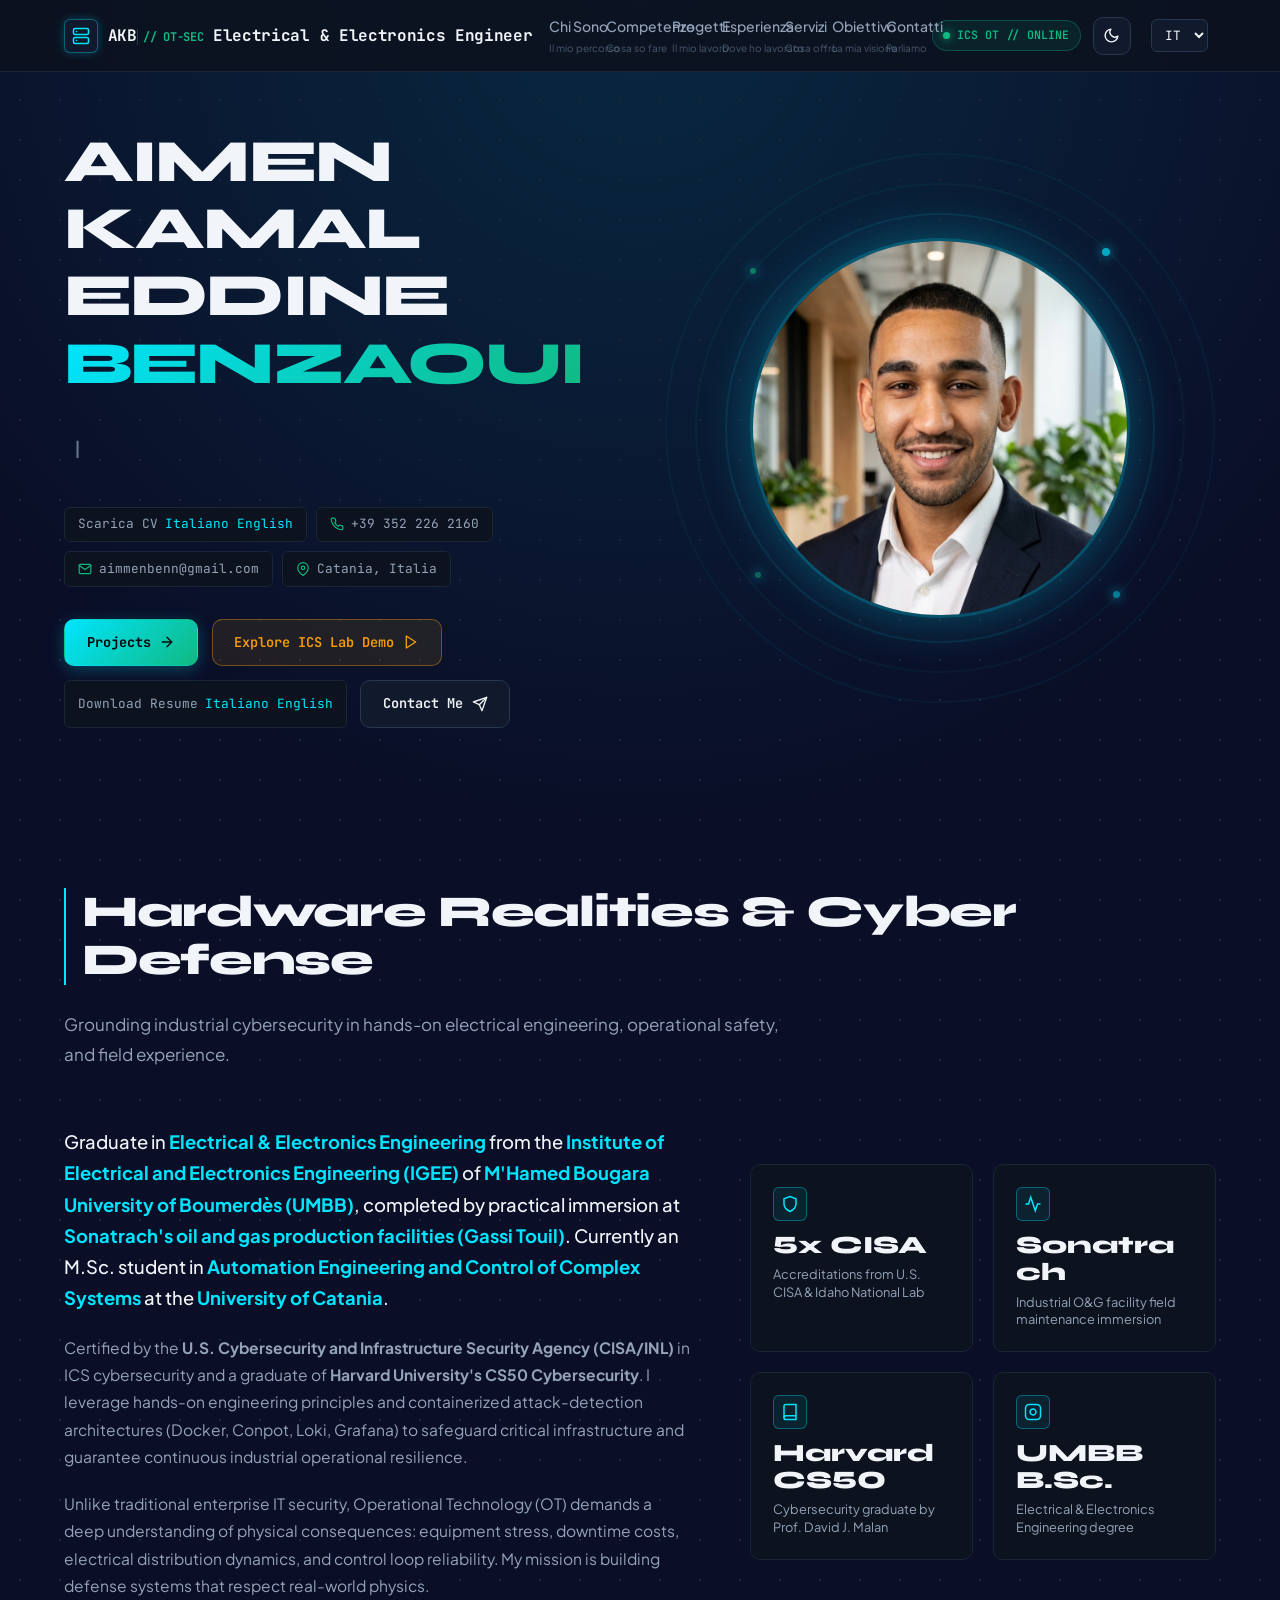
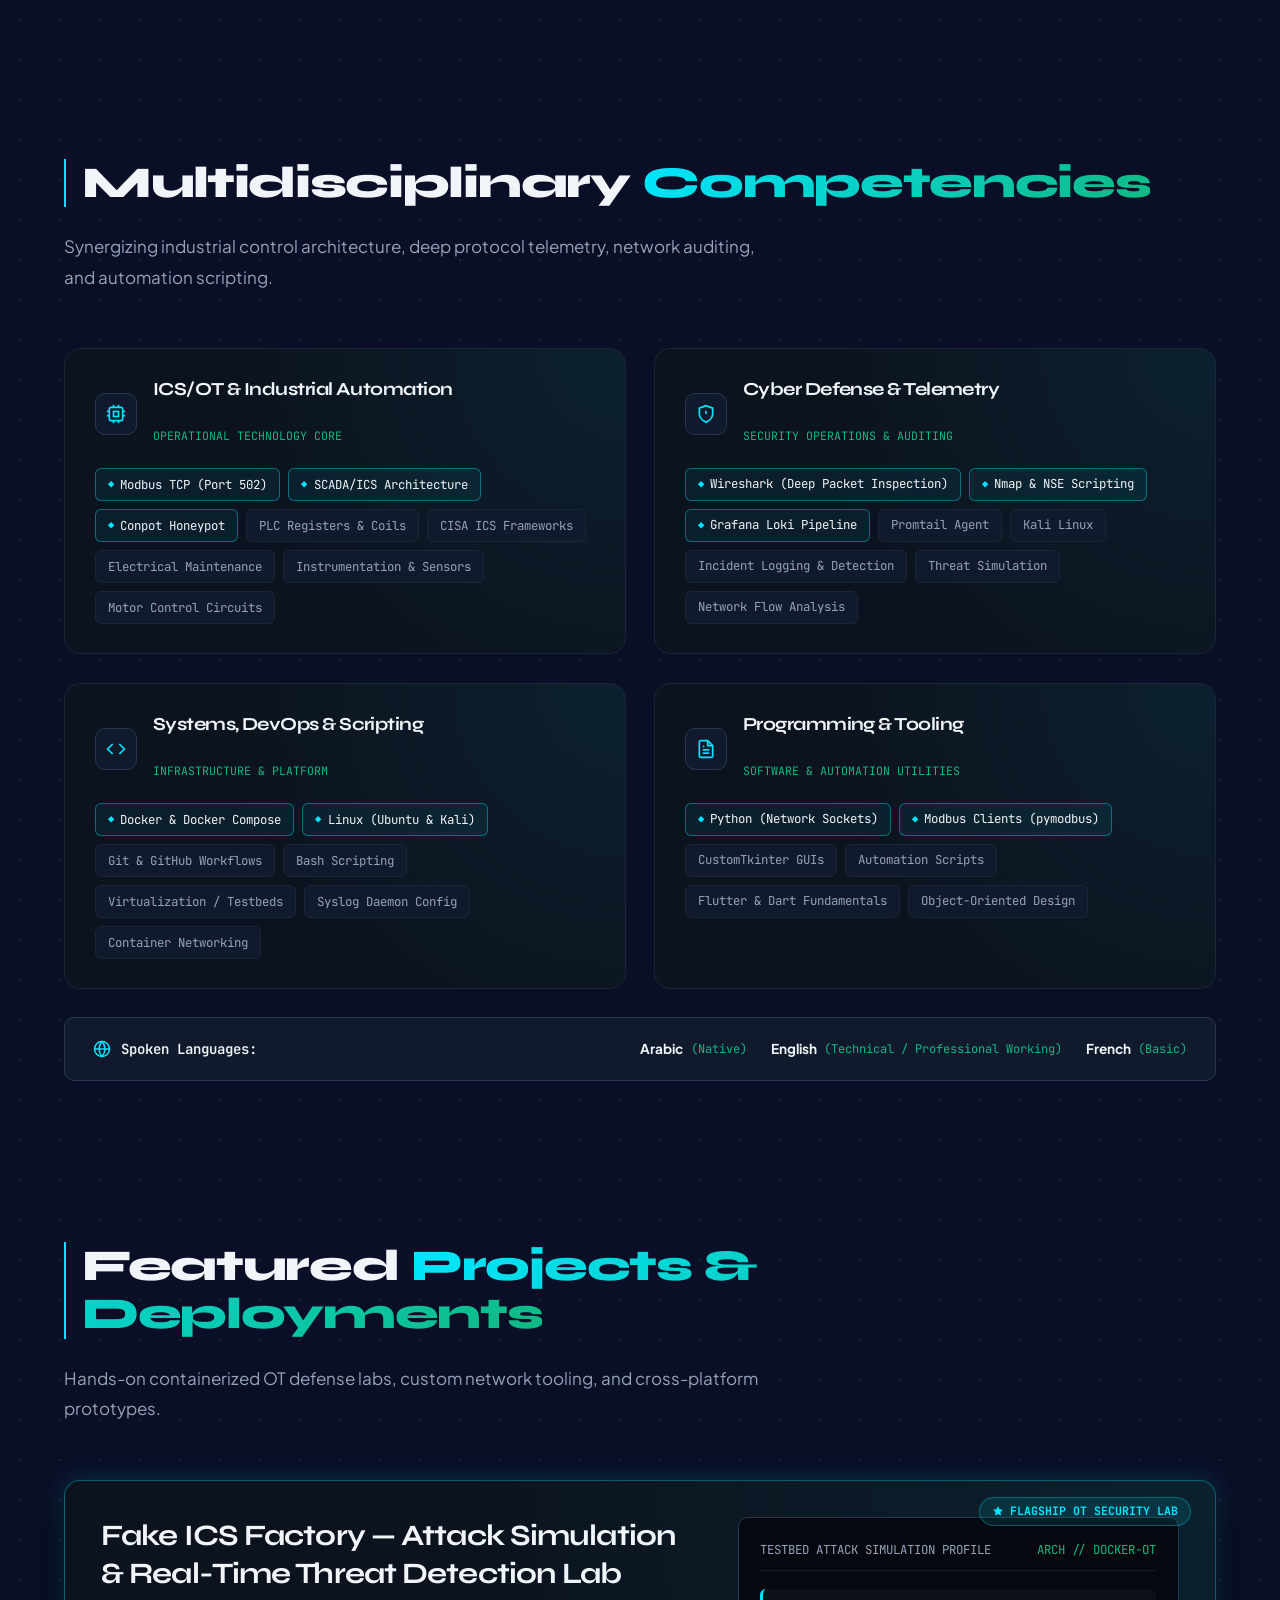
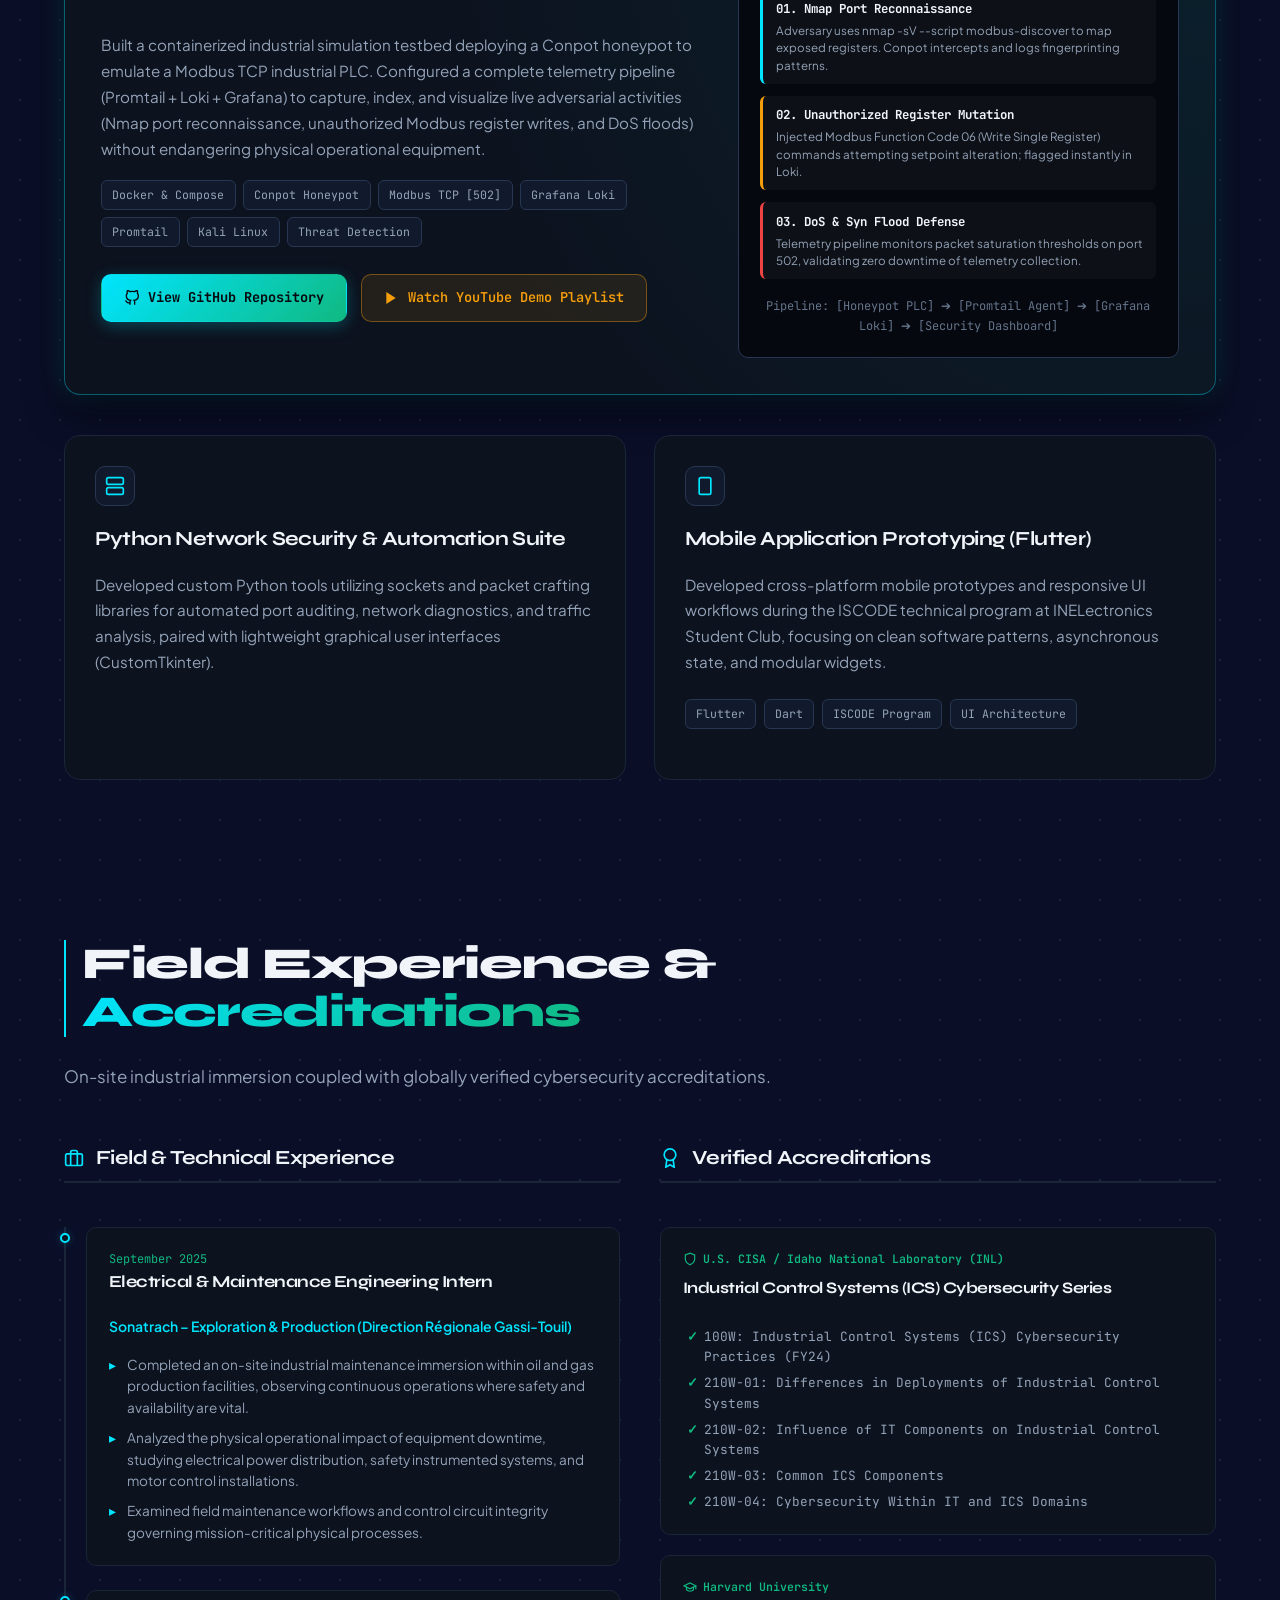
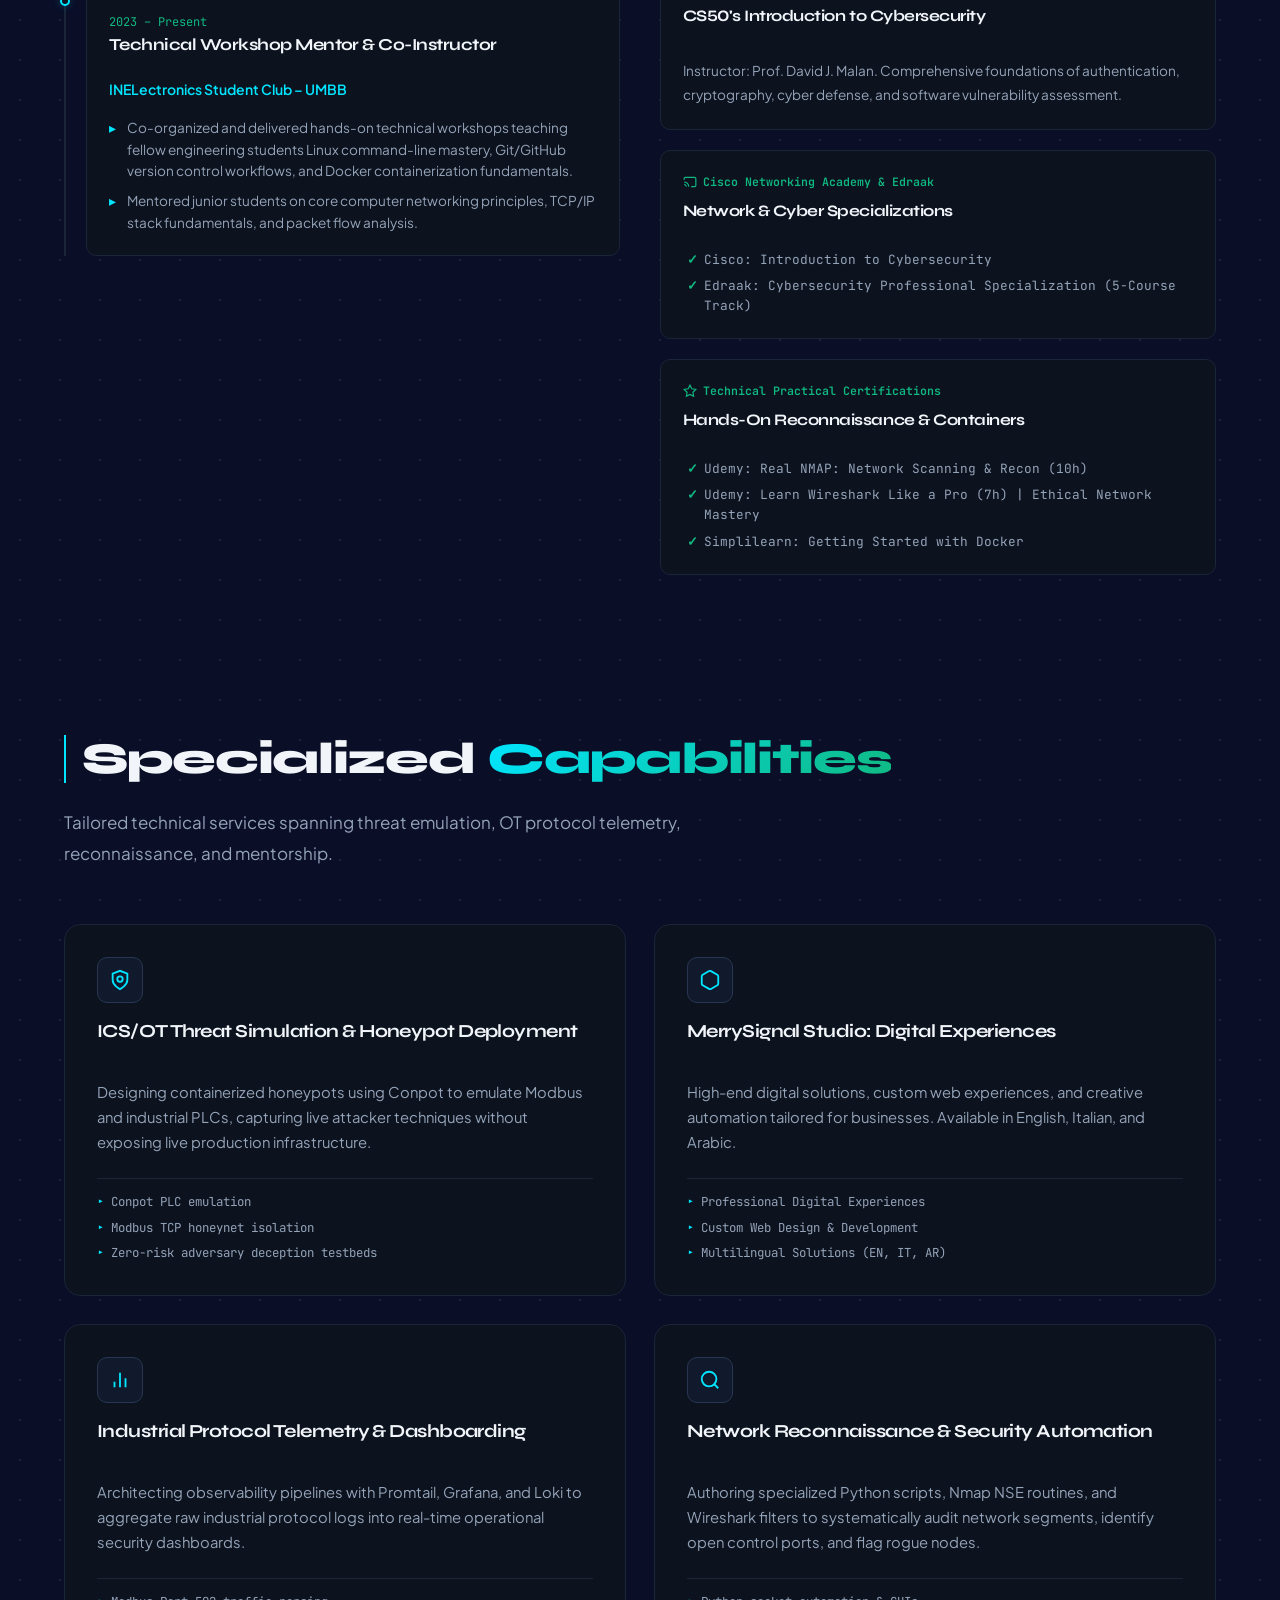
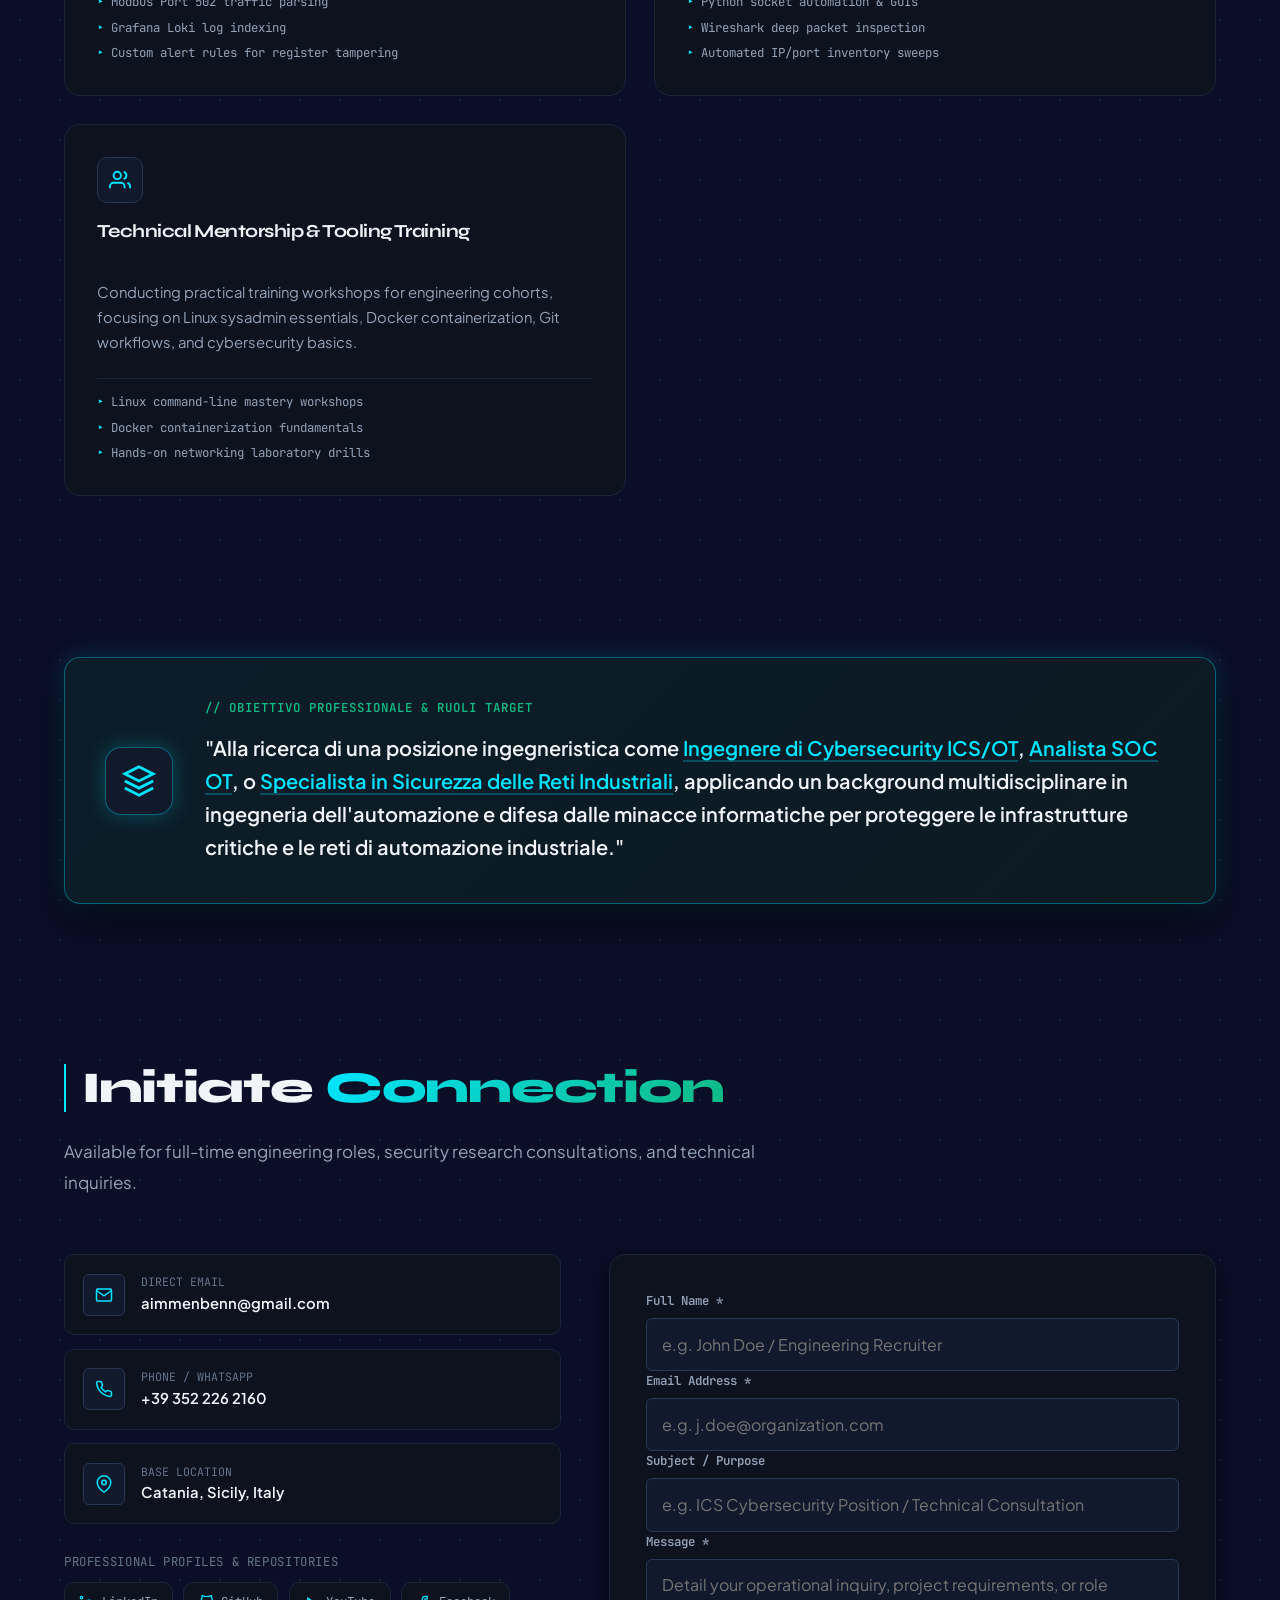
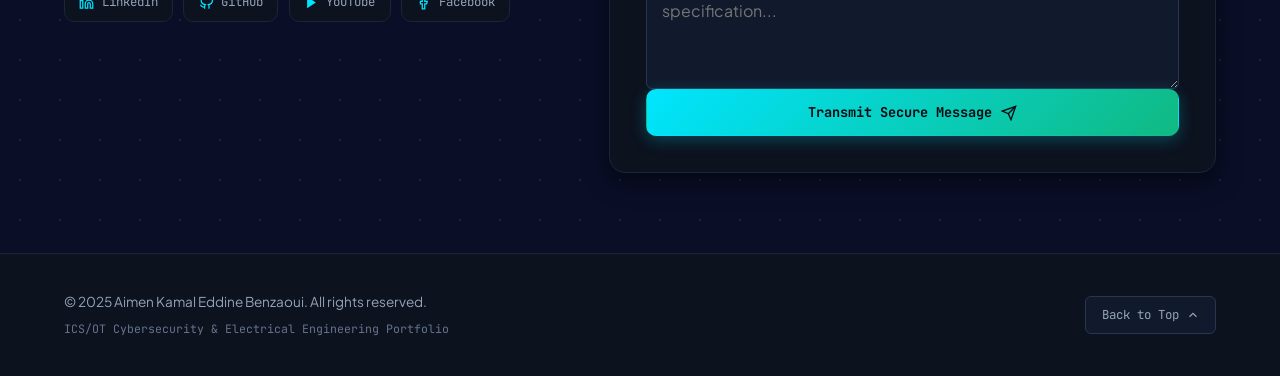
==== commit 166c2d81: "Update portfolio with enhanced navigation and branding - Add subtext to navigation links with role/d" ====
--- a/index.html
+++ b/index.html
@@ -55,19 +55,57 @@
             <line x1="6" y1="18" x2="6.01" y2="18"></line>
           </svg>
         </div>
-        <span>AKB<span class="role-tag">// OT-SEC</span></span>
+        <span class="brand-text">
+          AKB<span class="role-tag">// OT-SEC</span>
+          <span class="brand-description">Electrical & Electronics Engineer</span>
+        </span>
       </a>
 
       <!-- Navigation Wrapper & Drawer -->
       <nav class="nav-wrapper" aria-label="Primary Navigation">
         <ul class="nav-menu" id="nav-menu">
-          <li><a href="#about" class="nav-link" data-i18n="nav.about">Chi Sono</a></li>
-          <li><a href="#skills" class="nav-link" data-i18n="nav.skills">Competenze</a></li>
-          <li><a href="#projects" class="nav-link" data-i18n="nav.projects">Progetti</a></li>
-          <li><a href="#experience" class="nav-link" data-i18n="nav.experience">Esperienza</a></li>
-          <li><a href="#services" class="nav-link" data-i18n="nav.services">Servizi</a></li>
-          <li><a href="#objective" class="nav-link" data-i18n="nav.objective">Obiettivo</a></li>
-          <li><a href="#contact" class="nav-link" data-i18n="nav.contact">Contatti</a></li>
+          <li>
+            <a href="#about" class="nav-link">
+              <span class="nav-link-text" data-i18n="nav.about">Chi Sono</span>
+              <span class="nav-link-subtext" data-i18n="nav.about_sub">Il mio percorso</span>
+            </a>
+          </li>
+          <li>
+            <a href="#skills" class="nav-link">
+              <span class="nav-link-text" data-i18n="nav.skills">Competenze</span>
+              <span class="nav-link-subtext" data-i18n="nav.skills_sub">Cosa so fare</span>
+            </a>
+          </li>
+          <li>
+            <a href="#projects" class="nav-link">
+              <span class="nav-link-text" data-i18n="nav.projects">Progetti</span>
+              <span class="nav-link-subtext" data-i18n="nav.projects_sub">Il mio lavoro</span>
+            </a>
+          </li>
+          <li>
+            <a href="#experience" class="nav-link">
+              <span class="nav-link-text" data-i18n="nav.experience">Esperienza</span>
+              <span class="nav-link-subtext" data-i18n="nav.experience_sub">Dove ho lavorato</span>
+            </a>
+          </li>
+          <li>
+            <a href="#services" class="nav-link">
+              <span class="nav-link-text" data-i18n="nav.services">Servizi</span>
+              <span class="nav-link-subtext" data-i18n="nav.services_sub">Cosa offro</span>
+            </a>
+          </li>
+          <li>
+            <a href="#objective" class="nav-link">
+              <span class="nav-link-text" data-i18n="nav.objective">Obiettivo</span>
+              <span class="nav-link-subtext" data-i18n="nav.objective_sub">La mia visione</span>
+            </a>
+          </li>
+          <li>
+            <a href="#contact" class="nav-link">
+              <span class="nav-link-text" data-i18n="nav.contact">Contatti</span>
+              <span class="nav-link-subtext" data-i18n="nav.contact_sub">Parliamo</span>
+            </a>
+          </li>
         </ul>
       </nav>
 
--- a/css/style.css
+++ b/css/style.css
@@ -391,6 +391,36 @@
   padding-block: 0.4rem;
   transition: color var(--transition-fast);
   white-space: nowrap;
+  display: flex;
+  flex-direction: column;
+  align-items: flex-start;
+  gap: 2px;
+}
+
+.nav-link-text {
+  font-size: 0.875rem;
+  font-weight: 500;
+  color: var(--text-secondary);
+  transition: color var(--transition-fast);
+}
+
+.nav-link-subtext {
+  font-size: 0.625rem;
+  font-weight: 400;
+  color: var(--text-muted);
+  opacity: 0.7;
+  transition: opacity var(--transition-fast), color var(--transition-fast);
+}
+
+.nav-link:hover .nav-link-text,
+.nav-link.active .nav-link-text {
+  color: var(--text-primary);
+}
+
+.nav-link:hover .nav-link-subtext,
+.nav-link.active .nav-link-subtext {
+  opacity: 1;
+  color: var(--accent-primary);
 }
 
 .nav-link:hover,
@@ -2196,12 +2226,23 @@
   box-shadow: 0 12px 28px rgba(0, 229, 255, 0.25);
 }
 
-.nav-link {
-  transition: all 0.3s ease;
-}
-
-.nav-link:hover {
+.nav-link-text {
+  transition: color var(--transition-fast);
+}
+
+.nav-link:hover .nav-link-text,
+.nav-link.active .nav-link-text {
   color: var(--text-primary);
+}
+
+.nav-link-subtext {
+  transition: opacity var(--transition-fast), color var(--transition-fast);
+}
+
+.nav-link:hover .nav-link-subtext,
+.nav-link.active .nav-link-subtext {
+  opacity: 1;
+  color: var(--accent-primary);
 }
 
 .nav-link::after {
@@ -2315,7 +2356,10 @@
   }
 
   .nav-link {
-    display: block;
+    display: flex;
+    flex-direction: column;
+    align-items: flex-start;
+    gap: 4px;
     padding: 0.8rem 1rem;
     font-size: 1rem;
     font-weight: 600;
@@ -2332,6 +2376,25 @@
     background: var(--bg-tag);
   }
 
+  .nav-link:hover .nav-link-subtext,
+  .nav-link.active .nav-link-subtext {
+    opacity: 1;
+    color: var(--accent-primary);
+  }
+
+  .nav-link-text {
+    font-size: 1rem;
+    font-weight: 600;
+    color: var(--text-primary);
+  }
+
+  .nav-link-subtext {
+    font-size: 0.75rem;
+    font-weight: 400;
+    color: var(--text-muted);
+    opacity: 0.6;
+  }
+
   .nav-link::after {
     display: none;
   }
